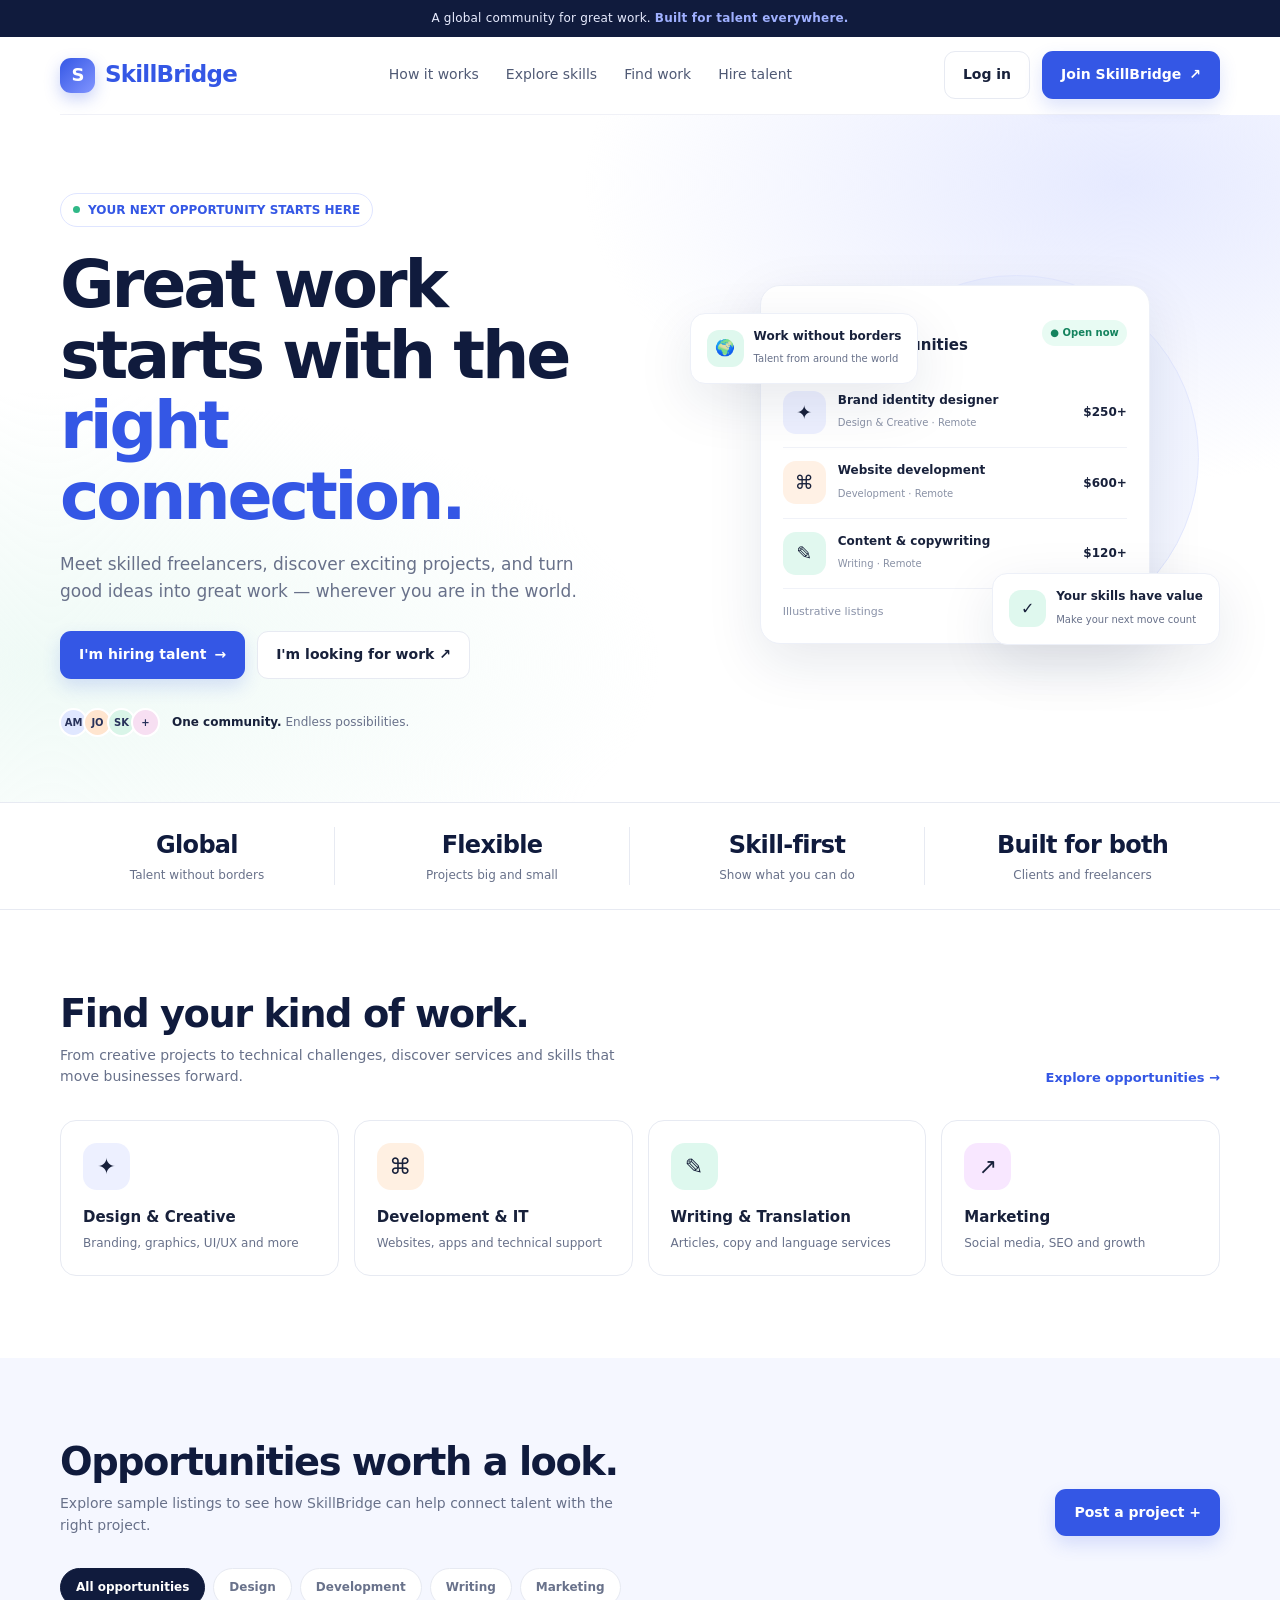
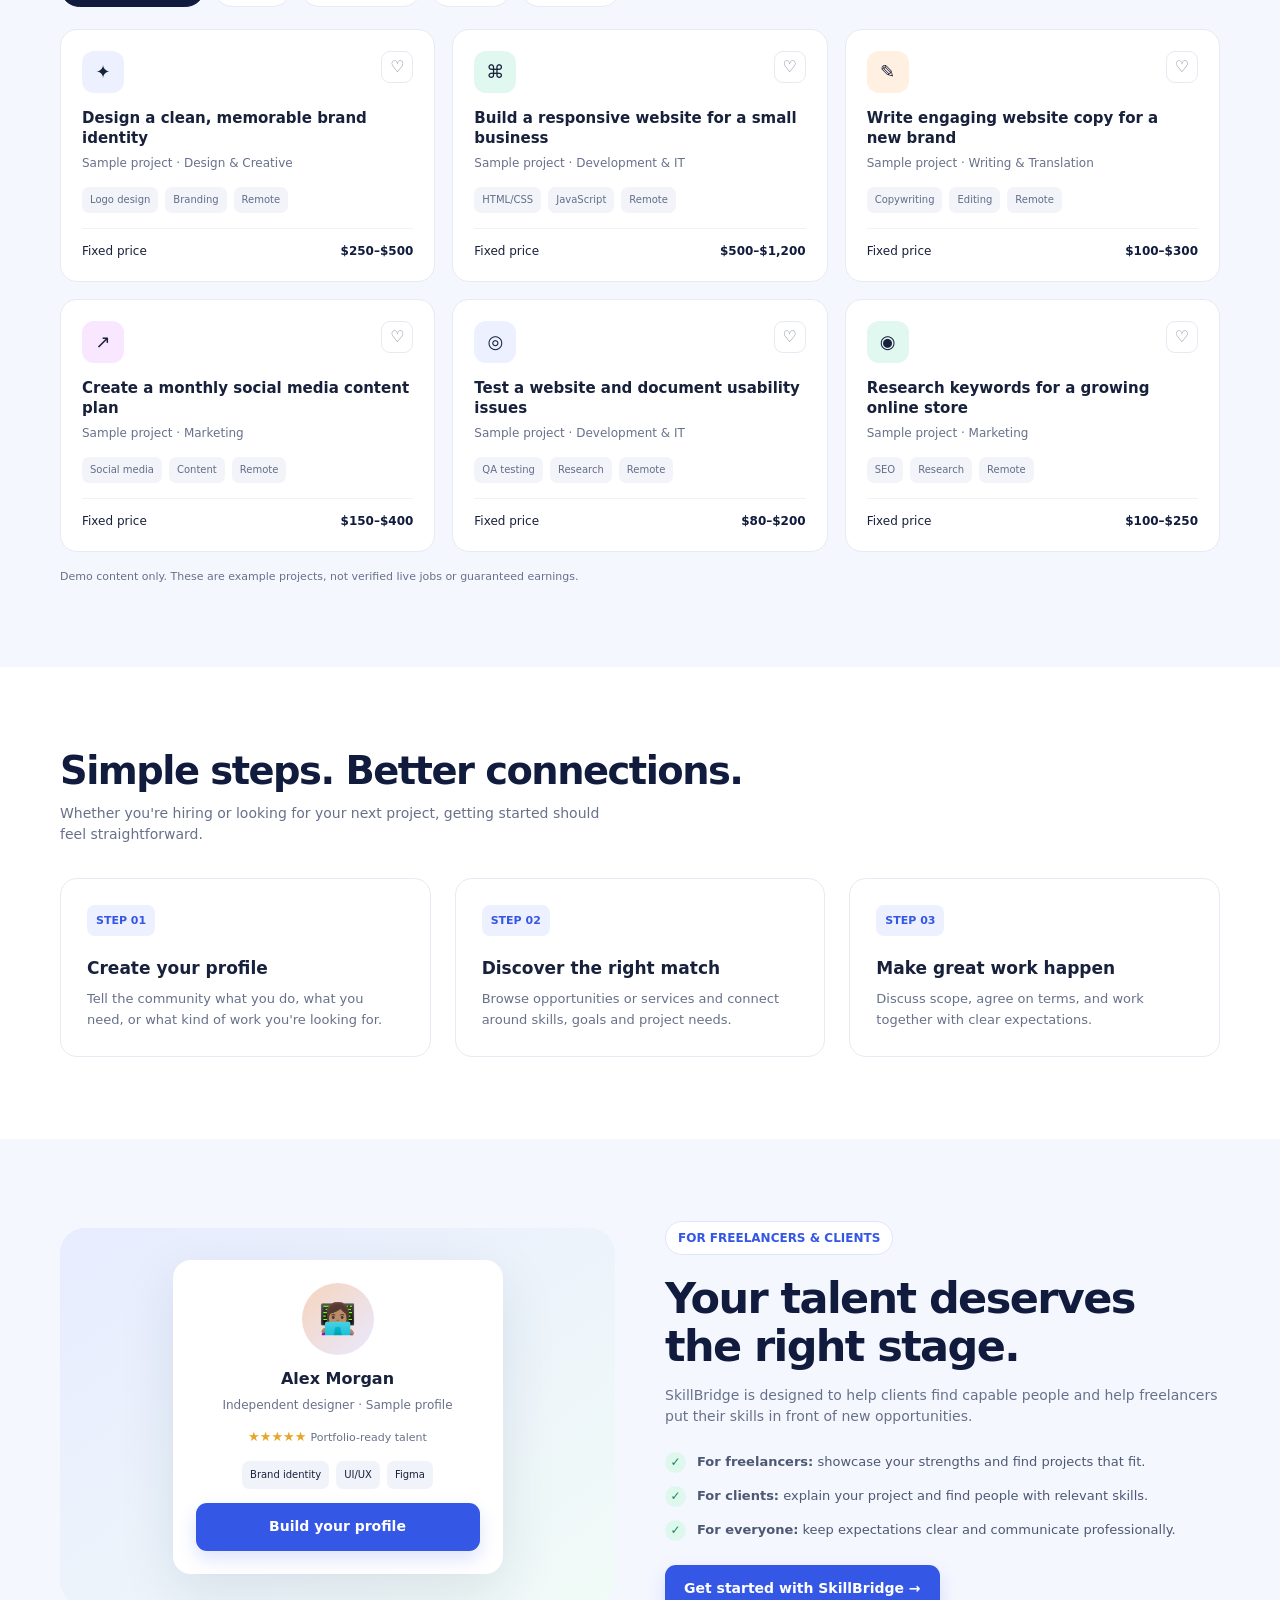
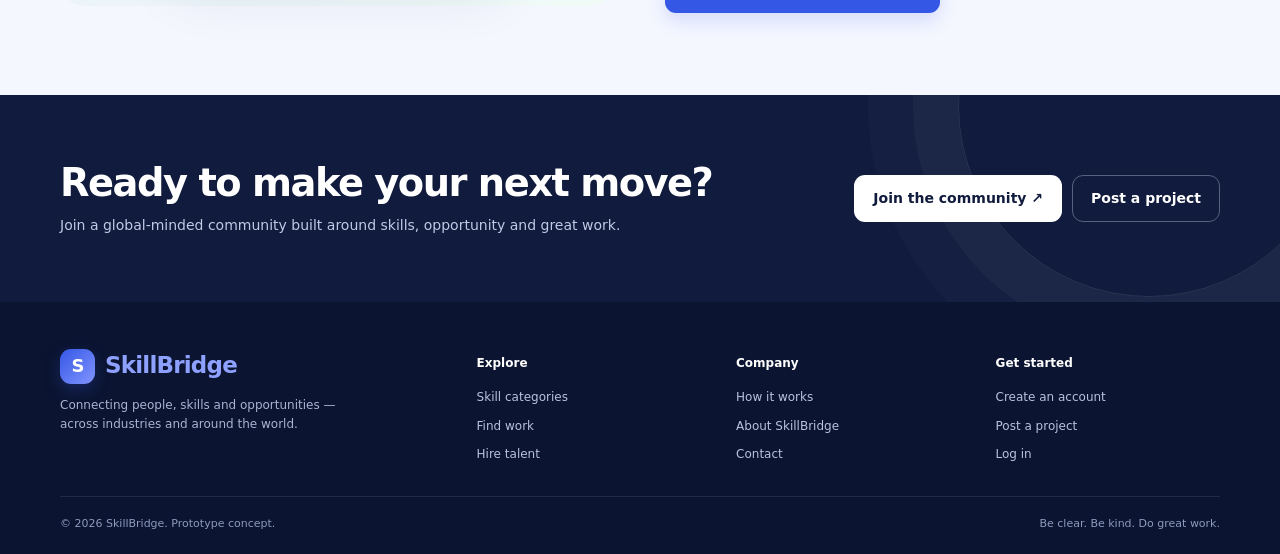
==== index.html @ 46d3b778 "Add files via upload" ====
<!DOCTYPE html>
<html lang="en">
<head>
<meta charset="UTF-8" />
<meta name="viewport" content="width=device-width, initial-scale=1.0" />
<meta name="description" content="SkillBridge connects businesses with talented freelancers around the world." />
<title>SkillBridge — Great work starts with the right connection</title>
<style>
:root{--navy:#101b3d;--blue:#3457e5;--blue2:#5e78f2;--ink:#18213b;--muted:#68718a;--line:#e7eaf2;--pale:#f5f7ff;--mint:#dff8ee;--white:#fff;--shadow:0 18px 55px rgba(24,38,83,.10)}
*{box-sizing:border-box}html{scroll-behavior:smooth}body{margin:0;font-family:Inter,ui-sans-serif,system-ui,-apple-system,BlinkMacSystemFont,"Segoe UI",sans-serif;color:var(--ink);background:#fff;line-height:1.55}a{text-decoration:none;color:inherit}button,input,select,textarea{font:inherit}.container{width:min(1160px,calc(100% - 40px));margin:auto}.topbar{background:var(--navy);color:#e8ecff;text-align:center;padding:9px 16px;font-size:12px;letter-spacing:.2px}.topbar strong{color:#9fb0ff}.nav{height:78px;display:flex;align-items:center;justify-content:space-between;gap:25px;border-bottom:1px solid #f0f1f7}.logo{display:flex;align-items:center;gap:10px;font-size:23px;font-weight:850;letter-spacing:-.8px;color:var(--navy)}.logo-mark{width:35px;height:35px;border-radius:11px;background:linear-gradient(135deg,var(--blue),#8295ff);display:grid;place-items:center;color:white;font-size:18px;box-shadow:0 6px 16px #3457e544}.logo span:last-child{color:var(--blue)}.navlinks{display:flex;align-items:center;gap:27px;font-size:14px;color:#505a75}.navlinks a:hover{color:var(--blue)}.navactions{display:flex;align-items:center;gap:12px}.btn{display:inline-flex;justify-content:center;align-items:center;gap:8px;padding:12px 18px;border:1px solid transparent;border-radius:11px;font-weight:750;font-size:14px;cursor:pointer;transition:.2s}.btn:hover{transform:translateY(-1px)}.btn-primary{background:var(--blue);color:#fff;box-shadow:0 8px 18px #3457e52b}.btn-primary:hover{background:#2748d0}.btn-ghost{background:#fff;border-color:var(--line);color:var(--ink)}.menu-toggle{display:none;border:0;background:none;font-size:25px}.hero{padding:78px 0 65px;background:radial-gradient(ellipse at 88% 10%,#e6eaff 0,transparent 34%),radial-gradient(ellipse at 4% 80%,#effaf6 0,transparent 35%),#fff;overflow:hidden}.hero-grid{display:grid;grid-template-columns:1.04fr .96fr;align-items:center;gap:55px}.eyebrow{display:inline-flex;align-items:center;gap:8px;padding:7px 12px;border:1px solid #dfe5ff;border-radius:99px;color:var(--blue);font-size:12px;font-weight:800;background:#fff}.eyebrow-dot{width:7px;height:7px;background:#30b887;border-radius:50%}.hero h1{font-size:clamp(42px,5.2vw,67px);line-height:1.06;letter-spacing:-3.1px;margin:22px 0 20px;color:var(--navy)}.hero h1 em{font-style:normal;color:var(--blue)}.hero-copy{max-width:540px;font-size:17px;color:var(--muted);margin-bottom:27px}.hero-actions{display:flex;flex-wrap:wrap;gap:12px}.trustline{display:flex;align-items:center;gap:12px;margin-top:29px;color:#68718a;font-size:12px}.avatars{display:flex;padding-left:4px}.avatar{width:29px;height:29px;border:2px solid #fff;border-radius:50%;margin-left:-5px;display:grid;place-items:center;font-size:10px;font-weight:800;color:#27315a;background:#e0e7ff}.avatar:nth-child(2){background:#ffe5cf}.avatar:nth-child(3){background:#d9f5e8}.avatar:nth-child(4){background:#f7dff2}.trustline strong{color:var(--ink)}.hero-visual{position:relative;min-height:440px;display:grid;place-items:center}.orb{position:absolute;width:365px;height:365px;border-radius:50%;background:linear-gradient(145deg,#e8edff,#f6f8ff);right:4%;top:7%;border:1px solid #e4e9ff}.dash-card{position:relative;background:white;border:1px solid #edf0f8;border-radius:20px;box-shadow:var(--shadow);padding:22px;width:min(390px,90%);z-index:1}.dash-head{display:flex;justify-content:space-between;align-items:center;margin-bottom:20px}.dash-head strong{font-size:15px}.pill{font-size:10px;padding:5px 8px;border-radius:99px;background:#e8fbf3;color:#14835e;font-weight:800}.mini-label{font-size:11px;color:#8a92a8}.project{display:flex;align-items:center;gap:12px;padding:13px 0;border-bottom:1px solid #f0f2f8}.project:last-of-type{border:0}.project-icon{width:43px;height:43px;border-radius:13px;display:grid;place-items:center;font-size:19px;background:#edf0ff}.project:nth-of-type(3) .project-icon{background:#fff1e5}.project:nth-of-type(4) .project-icon{background:#e1f8ef}.project-info{flex:1}.project-info strong{font-size:12px;display:block}.project-info small{font-size:10px;color:#8991a5}.project-price{font-size:12px;font-weight:800}.float-card{position:absolute;z-index:2;background:#fff;border:1px solid #edf0f8;box-shadow:var(--shadow);border-radius:15px;padding:13px 16px;display:flex;gap:10px;align-items:center}.float-card .icon{width:37px;height:37px;border-radius:12px;background:var(--mint);display:grid;place-items:center}.float-card strong{font-size:12px;display:block}.float-card small{font-size:10px;color:var(--muted)}.float-one{left:0;top:68px}.float-two{right:0;bottom:40px}.stats{border-top:1px solid var(--line);border-bottom:1px solid var(--line);padding:24px 0}.stats-grid{display:grid;grid-template-columns:repeat(4,1fr);gap:20px}.stat{text-align:center;border-right:1px solid var(--line)}.stat:last-child{border:0}.stat strong{font-size:24px;letter-spacing:-.7px;color:var(--navy)}.stat span{display:block;font-size:12px;color:var(--muted);margin-top:2px}.section{padding:82px 0}.section-soft{background:var(--pale)}.section-head{display:flex;align-items:end;justify-content:space-between;gap:25px;margin-bottom:32px}.section-head h2{font-size:clamp(28px,3vw,39px);letter-spacing:-1.5px;line-height:1.15;color:var(--navy);margin:0 0 9px}.section-head p{margin:0;color:var(--muted);font-size:14px;max-width:560px}.text-link{font-size:13px;font-weight:800;color:var(--blue);white-space:nowrap}.category-grid{display:grid;grid-template-columns:repeat(4,1fr);gap:15px}.category{border:1px solid var(--line);border-radius:16px;padding:22px;background:#fff;transition:.2s}.category:hover{border-color:#b8c4ff;transform:translateY(-3px);box-shadow:var(--shadow)}.category-icon{width:47px;height:47px;display:grid;place-items:center;border-radius:14px;background:#edf0ff;font-size:22px;margin-bottom:16px}.category:nth-child(2) .category-icon{background:#fff0e2}.category:nth-child(3) .category-icon{background:#def8ee}.category:nth-child(4) .category-icon{background:#f8e7ff}.category h3{font-size:15px;margin:0 0 5px}.category p{font-size:12px;color:var(--muted);margin:0}.tabs{display:flex;gap:8px;flex-wrap:wrap;margin-bottom:22px}.tab{border:1px solid var(--line);border-radius:99px;background:#fff;color:#69728b;padding:9px 15px;font-size:12px;font-weight:750;cursor:pointer}.tab.active{background:var(--navy);border-color:var(--navy);color:#fff}.listing-grid{display:grid;grid-template-columns:repeat(3,1fr);gap:17px}.listing{border:1px solid var(--line);border-radius:17px;padding:21px;background:#fff;display:flex;flex-direction:column;min-height:235px;transition:.2s}.listing:hover{box-shadow:var(--shadow);transform:translateY(-3px)}.listing-top{display:flex;justify-content:space-between;gap:10px;align-items:start}.company-logo{width:42px;height:42px;border-radius:12px;background:#edf0ff;display:grid;place-items:center;font-size:18px}.save{border:1px solid var(--line);background:#fff;border-radius:9px;width:32px;height:32px;cursor:pointer;color:#77809a}.listing h3{font-size:15px;line-height:1.35;margin:15px 0 5px}.listing .company{font-size:12px;color:var(--muted)}.tags{display:flex;flex-wrap:wrap;gap:7px;margin:15px 0}.tag{font-size:10px;color:#626d88;background:#f2f4fa;padding:5px 8px;border-radius:7px}.listing-bottom{margin-top:auto;padding-top:13px;border-top:1px solid #f0f2f7;display:flex;align-items:center;justify-content:space-between;font-size:12px}.price{font-weight:850;color:var(--navy)}.price small{font-weight:500;color:var(--muted)}.how-grid{display:grid;grid-template-columns:repeat(3,1fr);gap:24px}.how-card{padding:26px;border-radius:17px;background:#fff;border:1px solid var(--line)}.step{font-size:11px;font-weight:850;color:var(--blue);background:#edf0ff;border-radius:8px;padding:7px 9px;display:inline-block;margin-bottom:19px}.how-card h3{font-size:17px;margin:0 0 8px}.how-card p{font-size:13px;color:var(--muted);margin:0}.split{display:grid;grid-template-columns:1fr 1fr;gap:50px;align-items:center}.split-art{border-radius:25px;background:linear-gradient(145deg,#e7ecff,#f1fbf7);padding:32px;min-height:330px;display:grid;place-items:center}.profile-card{width:min(330px,100%);background:#fff;border-radius:18px;padding:23px;box-shadow:var(--shadow);text-align:center}.profile-pic{width:72px;height:72px;margin:0 auto 12px;border-radius:50%;background:linear-gradient(135deg,#f6d4bd,#e9e9ff);display:grid;place-items:center;font-size:30px}.profile-card h3{margin:0;font-size:16px}.profile-card p{margin:4px 0 13px;font-size:12px;color:var(--muted)}.rating{color:#e7a52a;font-size:13px}.profile-skills{display:flex;justify-content:center;gap:7px;flex-wrap:wrap;margin:14px 0}.profile-skills span{font-size:10px;background:#f1f3fa;border-radius:7px;padding:6px 8px}.check-list{list-style:none;padding:0;margin:24px 0;display:grid;gap:13px}.check-list li{display:flex;gap:11px;font-size:13px;color:#4e5873}.check{width:21px;height:21px;flex-shrink:0;display:grid;place-items:center;border-radius:50%;background:#dff8ee;color:#16865f;font-size:12px;font-weight:900}.cta{padding:66px 0;background:var(--navy);color:#fff;position:relative;overflow:hidden}.cta:after{content:"";position:absolute;width:380px;height:380px;border:1px solid #ffffff1b;border-radius:50%;right:-60px;top:-180px;box-shadow:0 0 0 45px #ffffff08,0 0 0 90px #ffffff05}.cta-inner{position:relative;z-index:1;display:flex;align-items:center;justify-content:space-between;gap:35px}.cta h2{font-size:clamp(28px,3vw,40px);letter-spacing:-1.5px;line-height:1.15;margin:0 0 10px}.cta p{margin:0;color:#c1c9e5;font-size:14px}.cta-actions{display:flex;gap:10px;flex-wrap:wrap}.btn-white{background:#fff;color:var(--navy)}.btn-outline-light{border-color:#56617f;color:#fff;background:transparent}.footer{padding:46px 0 22px;background:#0b1430;color:#b9c2df}.footer-grid{display:grid;grid-template-columns:1.7fr 1fr 1fr 1fr;gap:35px;padding-bottom:32px}.footer .logo{color:#fff}.footer .logo span:last-child{color:#8ea1ff}.footer p{font-size:12px;max-width:290px;color:#aab4d2}.footer h4{font-size:12px;color:#fff;margin:6px 0 15px}.footer-links{display:grid;gap:10px;font-size:12px}.footer-links a:hover{color:#fff}.copyright{border-top:1px solid #ffffff18;padding-top:18px;display:flex;justify-content:space-between;gap:20px;font-size:11px;color:#8e9abd}.modal-backdrop{position:fixed;inset:0;background:#0b1430a8;z-index:20;display:none;align-items:center;justify-content:center;padding:20px}.modal-backdrop.open{display:flex}.modal{background:#fff;width:min(520px,100%);max-height:90vh;overflow:auto;border-radius:20px;padding:27px;box-shadow:0 25px 80px #0003}.modal-head{display:flex;justify-content:space-between;align-items:center;margin-bottom:18px}.modal-head h2{margin:0;font-size:23px;letter-spacing:-.8px}.close{border:0;background:#f1f3fa;border-radius:9px;width:34px;height:34px;font-size:20px;cursor:pointer}.form-grid{display:grid;gap:13px}.field label{display:block;font-size:12px;font-weight:750;margin-bottom:6px}.field input,.field select,.field textarea{width:100%;border:1px solid #dfe3ee;border-radius:10px;padding:12px;background:#fff;outline:none}.field input:focus,.field select:focus,.field textarea:focus{border-color:var(--blue);box-shadow:0 0 0 3px #3457e51a}.field textarea{min-height:90px;resize:vertical}.form-note{font-size:11px;color:var(--muted);margin:0}.toast{position:fixed;bottom:20px;left:50%;transform:translate(-50%,20px);background:var(--navy);color:#fff;padding:13px 18px;border-radius:11px;box-shadow:var(--shadow);font-size:13px;opacity:0;pointer-events:none;transition:.25s;z-index:30}.toast.show{opacity:1;transform:translate(-50%,0)}
@media(max-width:900px){.navlinks{gap:15px}.hero-grid{gap:20px}.hero h1{font-size:52px}.hero-visual{min-height:380px}.orb{width:300px;height:300px}.category-grid{grid-template-columns:repeat(2,1fr)}.listing-grid{grid-template-columns:repeat(2,1fr)}.footer-grid{grid-template-columns:1.5fr 1fr 1fr}.footer-grid>div:last-child{display:none}}
@media(max-width:680px){.container{width:min(100% - 30px,1160px)}.nav{height:68px}.navlinks{display:none;position:absolute;left:15px;right:15px;top:112px;padding:18px;background:#fff;border:1px solid var(--line);border-radius:14px;box-shadow:var(--shadow);z-index:10;flex-direction:column;align-items:stretch}.navlinks.open{display:flex}.navactions .btn-ghost{display:none}.navactions .btn{padding:10px 12px;font-size:12px}.menu-toggle{display:block}.hero{padding:54px 0 45px}.hero-grid{grid-template-columns:1fr}.hero h1{font-size:47px;letter-spacing:-2.4px}.hero-copy{font-size:15px}.hero-visual{min-height:370px;margin-top:10px}.dash-card{width:88%;padding:18px}.orb{width:290px;height:290px;right:8%;top:9%}.float-one{left:0;top:30px}.float-two{right:0;bottom:22px}.stats-grid{grid-template-columns:repeat(2,1fr);row-gap:20px}.stat:nth-child(2){border:0}.stat strong{font-size:21px}.section{padding:58px 0}.section-head{align-items:start;flex-direction:column;gap:12px}.category-grid,.listing-grid,.how-grid{grid-template-columns:1fr}.category{padding:19px}.listing{min-height:210px}.split{grid-template-columns:1fr;gap:28px}.split-art{min-height:290px;padding:20px}.cta{padding:52px 0}.cta-inner{align-items:start;flex-direction:column}.footer-grid{grid-template-columns:1fr 1fr;gap:25px}.footer-grid>div:first-child{grid-column:1/-1}.footer-grid>div:last-child{display:block}.copyright{flex-direction:column;gap:8px}}
</style>
</head>
<body>
<div class="topbar">A global community for great work. <strong>Built for talent everywhere.</strong></div>
<header class="container nav">
  <a class="logo" href="#home" aria-label="SkillBridge home"><span class="logo-mark">S</span><span>Skill<span>Bridge</span></span></a>
  <nav class="navlinks" id="navlinks"><a href="#how">How it works</a><a href="#categories">Explore skills</a><a href="#jobs">Find work</a><a href="#talent">Hire talent</a></nav>
  <div class="navactions"><button class="btn btn-ghost" data-modal="login">Log in</button><button class="btn btn-primary" data-modal="join">Join SkillBridge <span>↗</span></button><button class="menu-toggle" id="menuToggle" aria-label="Open menu">☰</button></div>
</header>
<main>
<section class="hero" id="home"><div class="container hero-grid"><div>
  <div class="eyebrow"><span class="eyebrow-dot"></span> YOUR NEXT OPPORTUNITY STARTS HERE</div>
  <h1>Great work starts with the <em>right connection.</em></h1>
  <p class="hero-copy">Meet skilled freelancers, discover exciting projects, and turn good ideas into great work — wherever you are in the world.</p>
  <div class="hero-actions"><button class="btn btn-primary" data-modal="post">I'm hiring talent <span>→</span></button><a class="btn btn-ghost" href="#jobs">I'm looking for work ↗</a></div>
  <div class="trustline"><div class="avatars"><span class="avatar">AM</span><span class="avatar">JO</span><span class="avatar">SK</span><span class="avatar">+ </span></div><span><strong>One community.</strong> Endless possibilities.</span></div>
</div><div class="hero-visual"><div class="orb"></div><div class="float-card float-one"><div class="icon">🌍</div><div><strong>Work without borders</strong><small>Talent from around the world</small></div></div><div class="dash-card"><div class="dash-head"><div><span class="mini-label">YOUR NEXT BIG THING</span><br><strong>Popular opportunities</strong></div><span class="pill">● Open now</span></div>
  <div class="project"><div class="project-icon">✦</div><div class="project-info"><strong>Brand identity designer</strong><small>Design & Creative · Remote</small></div><div class="project-price">$250+</div></div>
  <div class="project"><div class="project-icon">⌘</div><div class="project-info"><strong>Website development</strong><small>Development · Remote</small></div><div class="project-price">$600+</div></div>
  <div class="project"><div class="project-icon">✎</div><div class="project-info"><strong>Content & copywriting</strong><small>Writing · Remote</small></div><div class="project-price">$120+</div></div>
  <div style="display:flex;justify-content:space-between;align-items:center;margin-top:12px"><span class="mini-label">Illustrative listings</span><a class="text-link" href="#jobs">Explore work →</a></div>
</div><div class="float-card float-two"><div class="icon">✓</div><div><strong>Your skills have value</strong><small>Make your next move count</small></div></div></div></div></section>
<section class="stats"><div class="container stats-grid"><div class="stat"><strong>Global</strong><span>Talent without borders</span></div><div class="stat"><strong>Flexible</strong><span>Projects big and small</span></div><div class="stat"><strong>Skill-first</strong><span>Show what you can do</span></div><div class="stat"><strong>Built for both</strong><span>Clients and freelancers</span></div></div></section>
<section class="section" id="categories"><div class="container"><div class="section-head"><div><h2>Find your kind of work.</h2><p>From creative projects to technical challenges, discover services and skills that move businesses forward.</p></div><a class="text-link" href="#jobs">Explore opportunities →</a></div><div class="category-grid">
  <a class="category" href="#jobs" data-filter="Design & Creative"><div class="category-icon">✦</div><h3>Design & Creative</h3><p>Branding, graphics, UI/UX and more</p></a>
  <a class="category" href="#jobs" data-filter="Development & IT"><div class="category-icon">⌘</div><h3>Development & IT</h3><p>Websites, apps and technical support</p></a>
  <a class="category" href="#jobs" data-filter="Writing & Translation"><div class="category-icon">✎</div><h3>Writing & Translation</h3><p>Articles, copy and language services</p></a>
  <a class="category" href="#jobs" data-filter="Marketing"><div class="category-icon">↗</div><h3>Marketing</h3><p>Social media, SEO and growth</p></a>
</div></div></section>
<section class="section section-soft" id="jobs"><div class="container"><div class="section-head"><div><h2>Opportunities worth a look.</h2><p>Explore sample listings to see how SkillBridge can help connect talent with the right project.</p></div><button class="btn btn-primary" data-modal="post">Post a project +</button></div><div class="tabs" id="jobTabs"><button class="tab active" data-filter="All">All opportunities</button><button class="tab" data-filter="Design & Creative">Design</button><button class="tab" data-filter="Development & IT">Development</button><button class="tab" data-filter="Writing & Translation">Writing</button><button class="tab" data-filter="Marketing">Marketing</button></div><div class="listing-grid" id="listingGrid">
  <article class="listing" data-category="Design & Creative"><div class="listing-top"><div class="company-logo">✦</div><button class="save" aria-label="Save listing" title="Save listing">♡</button></div><h3>Design a clean, memorable brand identity</h3><div class="company">Sample project · Design & Creative</div><div class="tags"><span class="tag">Logo design</span><span class="tag">Branding</span><span class="tag">Remote</span></div><div class="listing-bottom"><span>Fixed price</span><span class="price">$250–$500</span></div></article>
  <article class="listing" data-category="Development & IT"><div class="listing-top"><div class="company-logo" style="background:#e0f8ef">⌘</div><button class="save" aria-label="Save listing" title="Save listing">♡</button></div><h3>Build a responsive website for a small business</h3><div class="company">Sample project · Development & IT</div><div class="tags"><span class="tag">HTML/CSS</span><span class="tag">JavaScript</span><span class="tag">Remote</span></div><div class="listing-bottom"><span>Fixed price</span><span class="price">$500–$1,200</span></div></article>
  <article class="listing" data-category="Writing & Translation"><div class="listing-top"><div class="company-logo" style="background:#fff0e2">✎</div><button class="save" aria-label="Save listing" title="Save listing">♡</button></div><h3>Write engaging website copy for a new brand</h3><div class="company">Sample project · Writing & Translation</div><div class="tags"><span class="tag">Copywriting</span><span class="tag">Editing</span><span class="tag">Remote</span></div><div class="listing-bottom"><span>Fixed price</span><span class="price">$100–$300</span></div></article>
  <article class="listing" data-category="Marketing"><div class="listing-top"><div class="company-logo" style="background:#f8e7ff">↗</div><button class="save" aria-label="Save listing" title="Save listing">♡</button></div><h3>Create a monthly social media content plan</h3><div class="company">Sample project · Marketing</div><div class="tags"><span class="tag">Social media</span><span class="tag">Content</span><span class="tag">Remote</span></div><div class="listing-bottom"><span>Fixed price</span><span class="price">$150–$400</span></div></article>
  <article class="listing" data-category="Development & IT"><div class="listing-top"><div class="company-logo">◎</div><button class="save" aria-label="Save listing" title="Save listing">♡</button></div><h3>Test a website and document usability issues</h3><div class="company">Sample project · Development & IT</div><div class="tags"><span class="tag">QA testing</span><span class="tag">Research</span><span class="tag">Remote</span></div><div class="listing-bottom"><span>Fixed price</span><span class="price">$80–$200</span></div></article>
  <article class="listing" data-category="Marketing"><div class="listing-top"><div class="company-logo" style="background:#e0f8ef">◉</div><button class="save" aria-label="Save listing" title="Save listing">♡</button></div><h3>Research keywords for a growing online store</h3><div class="company">Sample project · Marketing</div><div class="tags"><span class="tag">SEO</span><span class="tag">Research</span><span class="tag">Remote</span></div><div class="listing-bottom"><span>Fixed price</span><span class="price">$100–$250</span></div></article>
</div><p class="form-note" style="margin-top:16px">Demo content only. These are example projects, not verified live jobs or guaranteed earnings.</p></div></section>
<section class="section" id="how"><div class="container"><div class="section-head"><div><h2>Simple steps. Better connections.</h2><p>Whether you're hiring or looking for your next project, getting started should feel straightforward.</p></div></div><div class="how-grid"><div class="how-card"><span class="step">STEP 01</span><h3>Create your profile</h3><p>Tell the community what you do, what you need, or what kind of work you're looking for.</p></div><div class="how-card"><span class="step">STEP 02</span><h3>Discover the right match</h3><p>Browse opportunities or services and connect around skills, goals and project needs.</p></div><div class="how-card"><span class="step">STEP 03</span><h3>Make great work happen</h3><p>Discuss scope, agree on terms, and work together with clear expectations.</p></div></div></div></section>
<section class="section section-soft" id="talent"><div class="container split"><div class="split-art"><div class="profile-card"><div class="profile-pic">👩🏽‍💻</div><h3>Alex Morgan</h3><p>Independent designer · Sample profile</p><div class="rating">★★★★★ <span style="color:#68718a;font-size:11px">Portfolio-ready talent</span></div><div class="profile-skills"><span>Brand identity</span><span>UI/UX</span><span>Figma</span></div><button class="btn btn-primary" style="width:100%" data-modal="join">Build your profile</button></div></div><div><div class="eyebrow">FOR FREELANCERS & CLIENTS</div><h2 style="font-size:clamp(30px,3.5vw,43px);line-height:1.12;letter-spacing:-1.6px;color:var(--navy);margin:19px 0 12px">Your talent deserves the right stage.</h2><p style="font-size:14px;color:var(--muted)">SkillBridge is designed to help clients find capable people and help freelancers put their skills in front of new opportunities.</p><ul class="check-list"><li><span class="check">✓</span><span><strong>For freelancers:</strong> showcase your strengths and find projects that fit.</span></li><li><span class="check">✓</span><span><strong>For clients:</strong> explain your project and find people with relevant skills.</span></li><li><span class="check">✓</span><span><strong>For everyone:</strong> keep expectations clear and communicate professionally.</span></li></ul><button class="btn btn-primary" data-modal="join">Get started with SkillBridge →</button></div></div></section>
<section class="cta"><div class="container cta-inner"><div><h2>Ready to make your next move?</h2><p>Join a global-minded community built around skills, opportunity and great work.</p></div><div class="cta-actions"><button class="btn btn-white" data-modal="join">Join the community ↗</button><button class="btn btn-outline-light" data-modal="post">Post a project</button></div></div></section>
</main>
<footer class="footer"><div class="container"><div class="footer-grid"><div><a class="logo" href="#home"><span class="logo-mark">S</span><span>Skill<span>Bridge</span></span></a><p>Connecting people, skills and opportunities — across industries and around the world.</p></div><div><h4>Explore</h4><div class="footer-links"><a href="#categories">Skill categories</a><a href="#jobs">Find work</a><a href="#talent">Hire talent</a></div></div><div><h4>Company</h4><div class="footer-links"><a href="#how">How it works</a><a href="#home">About SkillBridge</a><a href="#home" data-modal="contact">Contact</a></div></div><div><h4>Get started</h4><div class="footer-links"><a href="#home" data-modal="join">Create an account</a><a href="#home" data-modal="post">Post a project</a><a href="#home" data-modal="login">Log in</a></div></div></div><div class="copyright"><span>© 2026 SkillBridge. Prototype concept.</span><span>Be clear. Be kind. Do great work.</span></div></div></footer>
<div class="modal-backdrop" id="modalBackdrop" role="dialog" aria-modal="true" aria-labelledby="modalTitle"><div class="modal"><div class="modal-head"><h2 id="modalTitle">Join SkillBridge</h2><button class="close" id="closeModal" aria-label="Close">×</button></div><div id="modalContent"></div></div></div><div class="toast" id="toast" role="status"></div>
<script>
const backdrop=document.getElementById('modalBackdrop'),modalTitle=document.getElementById('modalTitle'),modalContent=document.getElementById('modalContent'),toast=document.getElementById('toast');
const templates={
 join:`<form class="form-grid" data-demo-form><div class="field"><label for="fullName">Your name</label><input id="fullName" required placeholder="e.g. Ada Johnson"></div><div class="field"><label for="email">Email address</label><input id="email" type="email" required placeholder="you@example.com"></div><div class="field"><label for="role">I want to...</label><select id="role" required><option value="">Choose your role</option><option>Find freelance work</option><option>Hire freelancers</option><option>Both</option></select></div><button class="btn btn-primary" type="submit">Create demo profile →</button><p class="form-note">This prototype does not create or store accounts yet. A secure backend is needed for real registration.</p></form>`,
 login:`<form class="form-grid" data-demo-form><div class="field"><label for="loginEmail">Email address</label><input id="loginEmail" type="email" required placeholder="you@example.com"></div><div class="field"><label for="password">Password</label><input id="password" type="password" required placeholder="Enter a password"></div><button class="btn btn-primary" type="submit">Continue</button><p class="form-note">Demo only: sign-in is not connected to a real account system.</p></form>`,
 post:`<form class="form-grid" data-demo-form><div class="field"><label for="projectTitle">Project title</label><input id="projectTitle" required placeholder="What do you need help with?"></div><div class="field"><label for="projectCategory">Category</label><select id="projectCategory" required><option value="">Choose a category</option><option>Design & Creative</option><option>Development & IT</option><option>Writing & Translation</option><option>Marketing</option><option>Other</option></select></div><div class="field"><label for="budget">Estimated budget</label><select id="budget" required><option value="">Choose a range</option><option>Under $100</option><option>$100–$500</option><option>$500–$1,000</option><option>$1,000+</option><option>Let's discuss</option></select></div><div class="field"><label for="details">Project details</label><textarea id="details" required placeholder="Describe the work, deliverables and timeline..."></textarea></div><button class="btn btn-primary" type="submit">Preview project post →</button><p class="form-note">Demo only: this preview will not publish a live job.</p></form>`,
 contact:`<form class="form-grid" data-demo-form><div class="field"><label for="contactEmail">Your email</label><input id="contactEmail" type="email" required placeholder="you@example.com"></div><div class="field"><label for="message">How can we help?</label><textarea id="message" required placeholder="Write your message..."></textarea></div><button class="btn btn-primary" type="submit">Preview message →</button><p class="form-note">Demo only: messages are not sent to a mailbox.</p></form>`
};
function showToast(message){toast.textContent=message;toast.classList.add('show');setTimeout(()=>toast.classList.remove('show'),3200)}
function openModal(type){modalTitle.textContent=({join:'Join SkillBridge',login:'Welcome back',post:'Post a project',contact:'Contact SkillBridge'})[type]||'SkillBridge';modalContent.innerHTML=templates[type]||templates.join;backdrop.classList.add('open');document.body.style.overflow='hidden';const form=modalContent.querySelector('form');form.addEventListener('submit',e=>{e.preventDefault();if(type==='post'){const title=document.getElementById('projectTitle').value;modalContent.innerHTML=`<div style="background:#f5f7ff;border:1px solid #e7eaf2;border-radius:13px;padding:18px"><span class="pill">DRAFT PREVIEW</span><h3 style="margin:14px 0 6px">${escapeHtml(title)}</h3><p style="font-size:13px;color:#68718a">${escapeHtml(document.getElementById('projectCategory').value)} · ${escapeHtml(document.getElementById('budget').value)}</p><p style="font-size:13px">${escapeHtml(document.getElementById('details').value)}</p></div><p class="form-note" style="margin:14px 0">This is a local preview only. A backend is needed to publish jobs.</p><button class="btn btn-primary" id="donePreview">Done</button>`;document.getElementById('donePreview').onclick=closeModal;}else{closeModal();showToast(type==='login'?'Demo sign-in is not connected yet.':'Thanks! This is a demo form; nothing has been submitted online.')}})}
function escapeHtml(s){return s.replace(/[&<>"']/g,c=>({'&':'&amp;','<':'&lt;','>':'&gt;','"':'&quot;',"'":'&#39;'}[c]))}
function closeModal(){backdrop.classList.remove('open');document.body.style.overflow=''}
document.querySelectorAll('[data-modal]').forEach(el=>el.addEventListener('click',e=>{e.preventDefault();openModal(el.dataset.modal)}));document.getElementById('closeModal').addEventListener('click',closeModal);backdrop.addEventListener('click',e=>{if(e.target===backdrop)closeModal()});document.addEventListener('keydown',e=>{if(e.key==='Escape')closeModal()});
document.getElementById('menuToggle').addEventListener('click',()=>document.getElementById('navlinks').classList.toggle('open'));document.querySelectorAll('#navlinks a').forEach(a=>a.addEventListener('click',()=>document.getElementById('navlinks').classList.remove('open')));
function setFilter(filter){document.querySelectorAll('#jobTabs .tab').forEach(t=>t.classList.toggle('active',t.dataset.filter===filter));document.querySelectorAll('.listing').forEach(card=>card.style.display=(filter==='All'||card.dataset.category===filter)?'flex':'none')}
document.querySelectorAll('#jobTabs .tab').forEach(t=>t.addEventListener('click',()=>setFilter(t.dataset.filter)));document.querySelectorAll('[data-filter].category').forEach(c=>c.addEventListener('click',()=>setFilter(c.dataset.filter)));document.querySelectorAll('.save').forEach(b=>b.addEventListener('click',()=>{b.textContent=b.textContent==='♡'?'♥':'♡';b.style.color=b.textContent==='♥'?'#e24c7b':'#77809a';showToast(b.textContent==='♥'?'Saved in this demo session.':'Removed from saved items.')}));
</script>
</body>
</html>
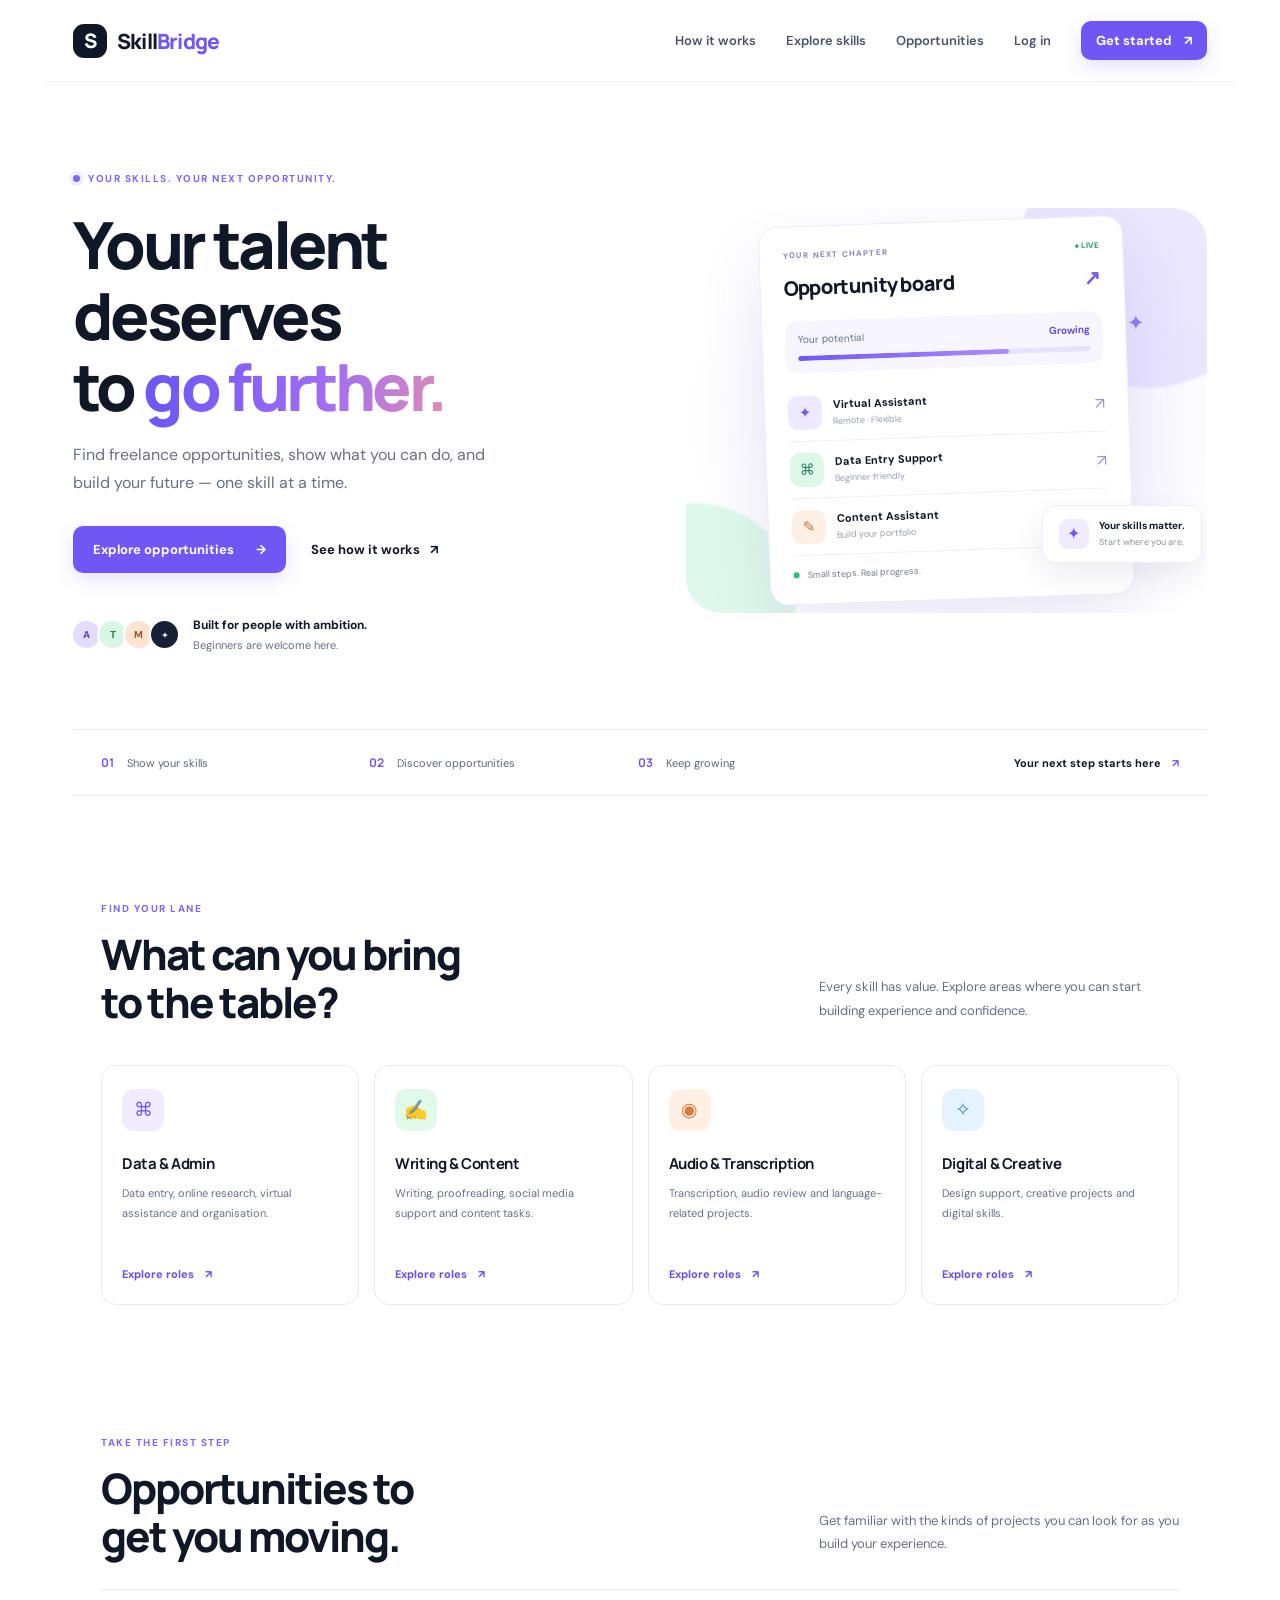
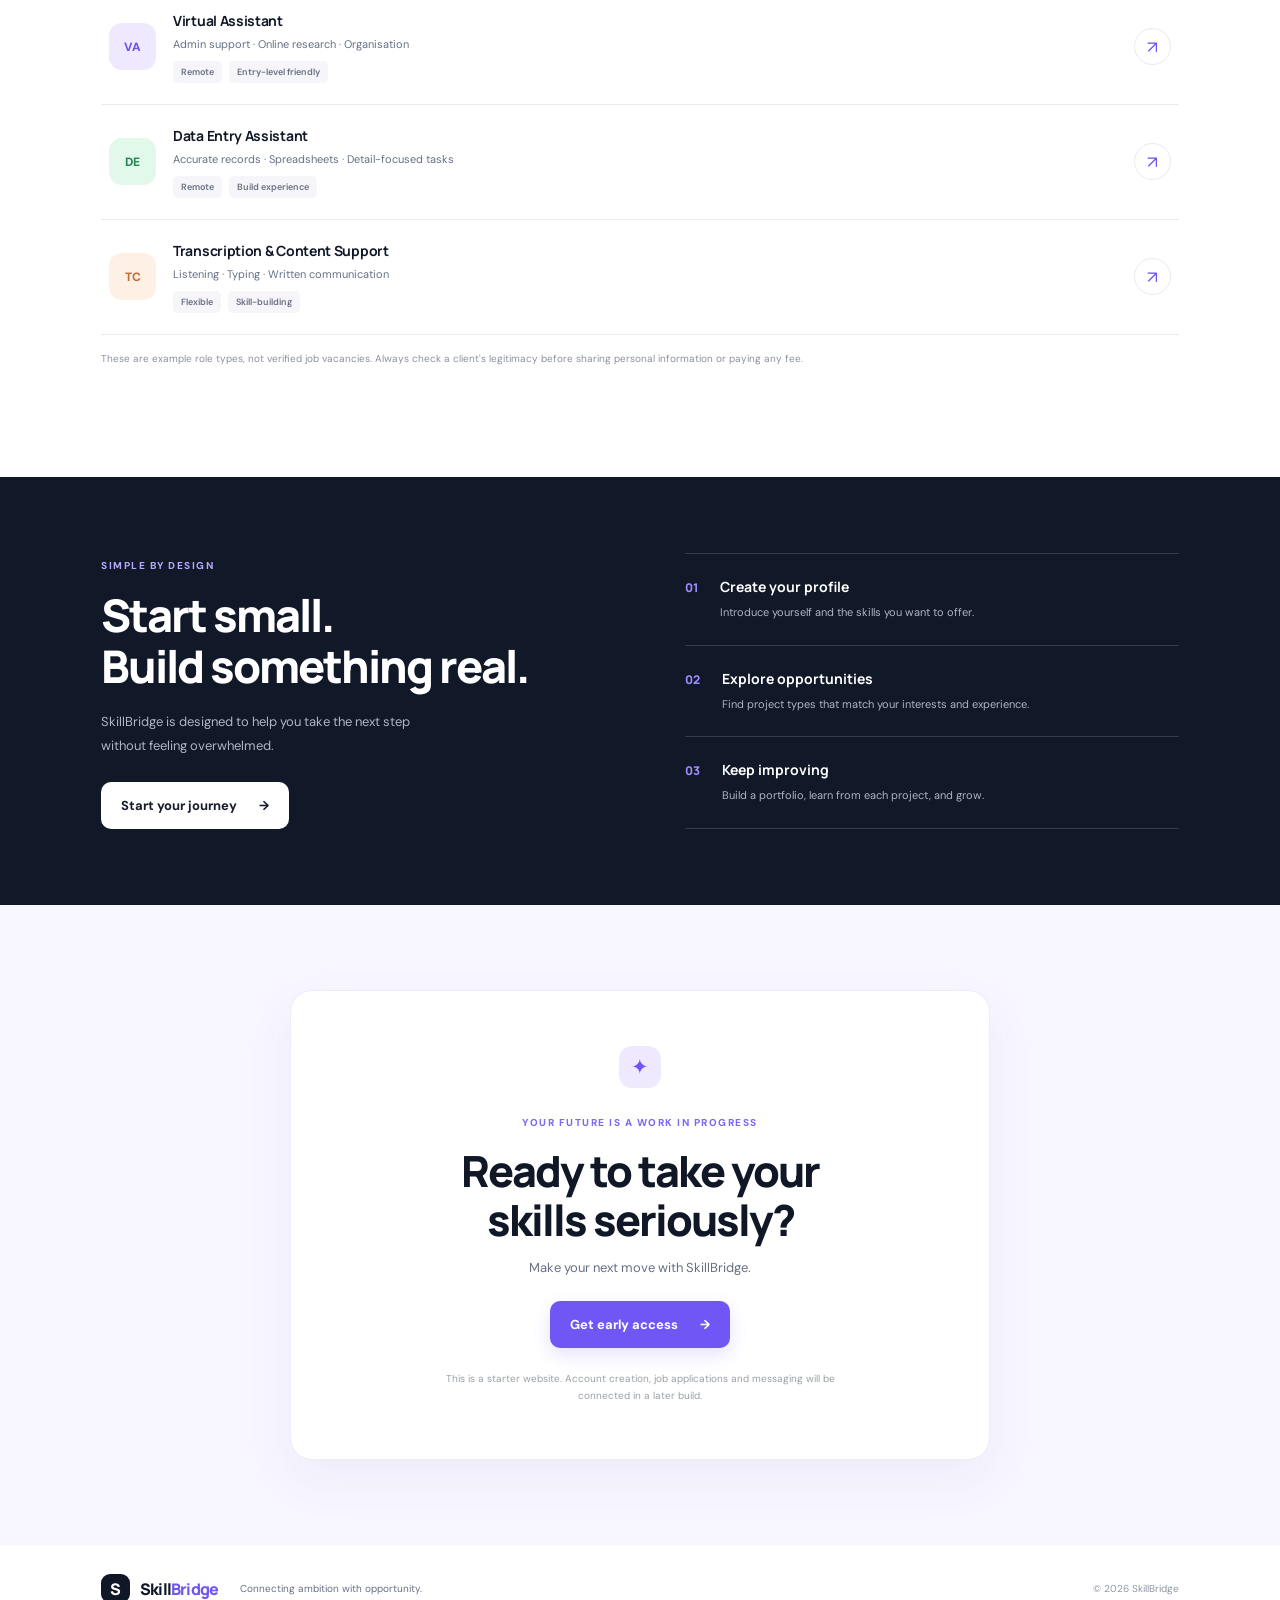
==== commit 66141b66: "Add files via upload" ====
--- a/index.html
+++ b/index.html
@@ -1,74 +1,93 @@
-<!DOCTYPE html>
+<!doctype html>
 <html lang="en">
 <head>
-<meta charset="UTF-8" />
-<meta name="viewport" content="width=device-width, initial-scale=1.0" />
-<meta name="description" content="SkillBridge connects businesses with talented freelancers around the world." />
-<title>SkillBridge — Great work starts with the right connection</title>
-<style>
-:root{--navy:#101b3d;--blue:#3457e5;--blue2:#5e78f2;--ink:#18213b;--muted:#68718a;--line:#e7eaf2;--pale:#f5f7ff;--mint:#dff8ee;--white:#fff;--shadow:0 18px 55px rgba(24,38,83,.10)}
-*{box-sizing:border-box}html{scroll-behavior:smooth}body{margin:0;font-family:Inter,ui-sans-serif,system-ui,-apple-system,BlinkMacSystemFont,"Segoe UI",sans-serif;color:var(--ink);background:#fff;line-height:1.55}a{text-decoration:none;color:inherit}button,input,select,textarea{font:inherit}.container{width:min(1160px,calc(100% - 40px));margin:auto}.topbar{background:var(--navy);color:#e8ecff;text-align:center;padding:9px 16px;font-size:12px;letter-spacing:.2px}.topbar strong{color:#9fb0ff}.nav{height:78px;display:flex;align-items:center;justify-content:space-between;gap:25px;border-bottom:1px solid #f0f1f7}.logo{display:flex;align-items:center;gap:10px;font-size:23px;font-weight:850;letter-spacing:-.8px;color:var(--navy)}.logo-mark{width:35px;height:35px;border-radius:11px;background:linear-gradient(135deg,var(--blue),#8295ff);display:grid;place-items:center;color:white;font-size:18px;box-shadow:0 6px 16px #3457e544}.logo span:last-child{color:var(--blue)}.navlinks{display:flex;align-items:center;gap:27px;font-size:14px;color:#505a75}.navlinks a:hover{color:var(--blue)}.navactions{display:flex;align-items:center;gap:12px}.btn{display:inline-flex;justify-content:center;align-items:center;gap:8px;padding:12px 18px;border:1px solid transparent;border-radius:11px;font-weight:750;font-size:14px;cursor:pointer;transition:.2s}.btn:hover{transform:translateY(-1px)}.btn-primary{background:var(--blue);color:#fff;box-shadow:0 8px 18px #3457e52b}.btn-primary:hover{background:#2748d0}.btn-ghost{background:#fff;border-color:var(--line);color:var(--ink)}.menu-toggle{display:none;border:0;background:none;font-size:25px}.hero{padding:78px 0 65px;background:radial-gradient(ellipse at 88% 10%,#e6eaff 0,transparent 34%),radial-gradient(ellipse at 4% 80%,#effaf6 0,transparent 35%),#fff;overflow:hidden}.hero-grid{display:grid;grid-template-columns:1.04fr .96fr;align-items:center;gap:55px}.eyebrow{display:inline-flex;align-items:center;gap:8px;padding:7px 12px;border:1px solid #dfe5ff;border-radius:99px;color:var(--blue);font-size:12px;font-weight:800;background:#fff}.eyebrow-dot{width:7px;height:7px;background:#30b887;border-radius:50%}.hero h1{font-size:clamp(42px,5.2vw,67px);line-height:1.06;letter-spacing:-3.1px;margin:22px 0 20px;color:var(--navy)}.hero h1 em{font-style:normal;color:var(--blue)}.hero-copy{max-width:540px;font-size:17px;color:var(--muted);margin-bottom:27px}.hero-actions{display:flex;flex-wrap:wrap;gap:12px}.trustline{display:flex;align-items:center;gap:12px;margin-top:29px;color:#68718a;font-size:12px}.avatars{display:flex;padding-left:4px}.avatar{width:29px;height:29px;border:2px solid #fff;border-radius:50%;margin-left:-5px;display:grid;place-items:center;font-size:10px;font-weight:800;color:#27315a;background:#e0e7ff}.avatar:nth-child(2){background:#ffe5cf}.avatar:nth-child(3){background:#d9f5e8}.avatar:nth-child(4){background:#f7dff2}.trustline strong{color:var(--ink)}.hero-visual{position:relative;min-height:440px;display:grid;place-items:center}.orb{position:absolute;width:365px;height:365px;border-radius:50%;background:linear-gradient(145deg,#e8edff,#f6f8ff);right:4%;top:7%;border:1px solid #e4e9ff}.dash-card{position:relative;background:white;border:1px solid #edf0f8;border-radius:20px;box-shadow:var(--shadow);padding:22px;width:min(390px,90%);z-index:1}.dash-head{display:flex;justify-content:space-between;align-items:center;margin-bottom:20px}.dash-head strong{font-size:15px}.pill{font-size:10px;padding:5px 8px;border-radius:99px;background:#e8fbf3;color:#14835e;font-weight:800}.mini-label{font-size:11px;color:#8a92a8}.project{display:flex;align-items:center;gap:12px;padding:13px 0;border-bottom:1px solid #f0f2f8}.project:last-of-type{border:0}.project-icon{width:43px;height:43px;border-radius:13px;display:grid;place-items:center;font-size:19px;background:#edf0ff}.project:nth-of-type(3) .project-icon{background:#fff1e5}.project:nth-of-type(4) .project-icon{background:#e1f8ef}.project-info{flex:1}.project-info strong{font-size:12px;display:block}.project-info small{font-size:10px;color:#8991a5}.project-price{font-size:12px;font-weight:800}.float-card{position:absolute;z-index:2;background:#fff;border:1px solid #edf0f8;box-shadow:var(--shadow);border-radius:15px;padding:13px 16px;display:flex;gap:10px;align-items:center}.float-card .icon{width:37px;height:37px;border-radius:12px;background:var(--mint);display:grid;place-items:center}.float-card strong{font-size:12px;display:block}.float-card small{font-size:10px;color:var(--muted)}.float-one{left:0;top:68px}.float-two{right:0;bottom:40px}.stats{border-top:1px solid var(--line);border-bottom:1px solid var(--line);padding:24px 0}.stats-grid{display:grid;grid-template-columns:repeat(4,1fr);gap:20px}.stat{text-align:center;border-right:1px solid var(--line)}.stat:last-child{border:0}.stat strong{font-size:24px;letter-spacing:-.7px;color:var(--navy)}.stat span{display:block;font-size:12px;color:var(--muted);margin-top:2px}.section{padding:82px 0}.section-soft{background:var(--pale)}.section-head{display:flex;align-items:end;justify-content:space-between;gap:25px;margin-bottom:32px}.section-head h2{font-size:clamp(28px,3vw,39px);letter-spacing:-1.5px;line-height:1.15;color:var(--navy);margin:0 0 9px}.section-head p{margin:0;color:var(--muted);font-size:14px;max-width:560px}.text-link{font-size:13px;font-weight:800;color:var(--blue);white-space:nowrap}.category-grid{display:grid;grid-template-columns:repeat(4,1fr);gap:15px}.category{border:1px solid var(--line);border-radius:16px;padding:22px;background:#fff;transition:.2s}.category:hover{border-color:#b8c4ff;transform:translateY(-3px);box-shadow:var(--shadow)}.category-icon{width:47px;height:47px;display:grid;place-items:center;border-radius:14px;background:#edf0ff;font-size:22px;margin-bottom:16px}.category:nth-child(2) .category-icon{background:#fff0e2}.category:nth-child(3) .category-icon{background:#def8ee}.category:nth-child(4) .category-icon{background:#f8e7ff}.category h3{font-size:15px;margin:0 0 5px}.category p{font-size:12px;color:var(--muted);margin:0}.tabs{display:flex;gap:8px;flex-wrap:wrap;margin-bottom:22px}.tab{border:1px solid var(--line);border-radius:99px;background:#fff;color:#69728b;padding:9px 15px;font-size:12px;font-weight:750;cursor:pointer}.tab.active{background:var(--navy);border-color:var(--navy);color:#fff}.listing-grid{display:grid;grid-template-columns:repeat(3,1fr);gap:17px}.listing{border:1px solid var(--line);border-radius:17px;padding:21px;background:#fff;display:flex;flex-direction:column;min-height:235px;transition:.2s}.listing:hover{box-shadow:var(--shadow);transform:translateY(-3px)}.listing-top{display:flex;justify-content:space-between;gap:10px;align-items:start}.company-logo{width:42px;height:42px;border-radius:12px;background:#edf0ff;display:grid;place-items:center;font-size:18px}.save{border:1px solid var(--line);background:#fff;border-radius:9px;width:32px;height:32px;cursor:pointer;color:#77809a}.listing h3{font-size:15px;line-height:1.35;margin:15px 0 5px}.listing .company{font-size:12px;color:var(--muted)}.tags{display:flex;flex-wrap:wrap;gap:7px;margin:15px 0}.tag{font-size:10px;color:#626d88;background:#f2f4fa;padding:5px 8px;border-radius:7px}.listing-bottom{margin-top:auto;padding-top:13px;border-top:1px solid #f0f2f7;display:flex;align-items:center;justify-content:space-between;font-size:12px}.price{font-weight:850;color:var(--navy)}.price small{font-weight:500;color:var(--muted)}.how-grid{display:grid;grid-template-columns:repeat(3,1fr);gap:24px}.how-card{padding:26px;border-radius:17px;background:#fff;border:1px solid var(--line)}.step{font-size:11px;font-weight:850;color:var(--blue);background:#edf0ff;border-radius:8px;padding:7px 9px;display:inline-block;margin-bottom:19px}.how-card h3{font-size:17px;margin:0 0 8px}.how-card p{font-size:13px;color:var(--muted);margin:0}.split{display:grid;grid-template-columns:1fr 1fr;gap:50px;align-items:center}.split-art{border-radius:25px;background:linear-gradient(145deg,#e7ecff,#f1fbf7);padding:32px;min-height:330px;display:grid;place-items:center}.profile-card{width:min(330px,100%);background:#fff;border-radius:18px;padding:23px;box-shadow:var(--shadow);text-align:center}.profile-pic{width:72px;height:72px;margin:0 auto 12px;border-radius:50%;background:linear-gradient(135deg,#f6d4bd,#e9e9ff);display:grid;place-items:center;font-size:30px}.profile-card h3{margin:0;font-size:16px}.profile-card p{margin:4px 0 13px;font-size:12px;color:var(--muted)}.rating{color:#e7a52a;font-size:13px}.profile-skills{display:flex;justify-content:center;gap:7px;flex-wrap:wrap;margin:14px 0}.profile-skills span{font-size:10px;background:#f1f3fa;border-radius:7px;padding:6px 8px}.check-list{list-style:none;padding:0;margin:24px 0;display:grid;gap:13px}.check-list li{display:flex;gap:11px;font-size:13px;color:#4e5873}.check{width:21px;height:21px;flex-shrink:0;display:grid;place-items:center;border-radius:50%;background:#dff8ee;color:#16865f;font-size:12px;font-weight:900}.cta{padding:66px 0;background:var(--navy);color:#fff;position:relative;overflow:hidden}.cta:after{content:"";position:absolute;width:380px;height:380px;border:1px solid #ffffff1b;border-radius:50%;right:-60px;top:-180px;box-shadow:0 0 0 45px #ffffff08,0 0 0 90px #ffffff05}.cta-inner{position:relative;z-index:1;display:flex;align-items:center;justify-content:space-between;gap:35px}.cta h2{font-size:clamp(28px,3vw,40px);letter-spacing:-1.5px;line-height:1.15;margin:0 0 10px}.cta p{margin:0;color:#c1c9e5;font-size:14px}.cta-actions{display:flex;gap:10px;flex-wrap:wrap}.btn-white{background:#fff;color:var(--navy)}.btn-outline-light{border-color:#56617f;color:#fff;background:transparent}.footer{padding:46px 0 22px;background:#0b1430;color:#b9c2df}.footer-grid{display:grid;grid-template-columns:1.7fr 1fr 1fr 1fr;gap:35px;padding-bottom:32px}.footer .logo{color:#fff}.footer .logo span:last-child{color:#8ea1ff}.footer p{font-size:12px;max-width:290px;color:#aab4d2}.footer h4{font-size:12px;color:#fff;margin:6px 0 15px}.footer-links{display:grid;gap:10px;font-size:12px}.footer-links a:hover{color:#fff}.copyright{border-top:1px solid #ffffff18;padding-top:18px;display:flex;justify-content:space-between;gap:20px;font-size:11px;color:#8e9abd}.modal-backdrop{position:fixed;inset:0;background:#0b1430a8;z-index:20;display:none;align-items:center;justify-content:center;padding:20px}.modal-backdrop.open{display:flex}.modal{background:#fff;width:min(520px,100%);max-height:90vh;overflow:auto;border-radius:20px;padding:27px;box-shadow:0 25px 80px #0003}.modal-head{display:flex;justify-content:space-between;align-items:center;margin-bottom:18px}.modal-head h2{margin:0;font-size:23px;letter-spacing:-.8px}.close{border:0;background:#f1f3fa;border-radius:9px;width:34px;height:34px;font-size:20px;cursor:pointer}.form-grid{display:grid;gap:13px}.field label{display:block;font-size:12px;font-weight:750;margin-bottom:6px}.field input,.field select,.field textarea{width:100%;border:1px solid #dfe3ee;border-radius:10px;padding:12px;background:#fff;outline:none}.field input:focus,.field select:focus,.field textarea:focus{border-color:var(--blue);box-shadow:0 0 0 3px #3457e51a}.field textarea{min-height:90px;resize:vertical}.form-note{font-size:11px;color:var(--muted);margin:0}.toast{position:fixed;bottom:20px;left:50%;transform:translate(-50%,20px);background:var(--navy);color:#fff;padding:13px 18px;border-radius:11px;box-shadow:var(--shadow);font-size:13px;opacity:0;pointer-events:none;transition:.25s;z-index:30}.toast.show{opacity:1;transform:translate(-50%,0)}
-@media(max-width:900px){.navlinks{gap:15px}.hero-grid{gap:20px}.hero h1{font-size:52px}.hero-visual{min-height:380px}.orb{width:300px;height:300px}.category-grid{grid-template-columns:repeat(2,1fr)}.listing-grid{grid-template-columns:repeat(2,1fr)}.footer-grid{grid-template-columns:1.5fr 1fr 1fr}.footer-grid>div:last-child{display:none}}
-@media(max-width:680px){.container{width:min(100% - 30px,1160px)}.nav{height:68px}.navlinks{display:none;position:absolute;left:15px;right:15px;top:112px;padding:18px;background:#fff;border:1px solid var(--line);border-radius:14px;box-shadow:var(--shadow);z-index:10;flex-direction:column;align-items:stretch}.navlinks.open{display:flex}.navactions .btn-ghost{display:none}.navactions .btn{padding:10px 12px;font-size:12px}.menu-toggle{display:block}.hero{padding:54px 0 45px}.hero-grid{grid-template-columns:1fr}.hero h1{font-size:47px;letter-spacing:-2.4px}.hero-copy{font-size:15px}.hero-visual{min-height:370px;margin-top:10px}.dash-card{width:88%;padding:18px}.orb{width:290px;height:290px;right:8%;top:9%}.float-one{left:0;top:30px}.float-two{right:0;bottom:22px}.stats-grid{grid-template-columns:repeat(2,1fr);row-gap:20px}.stat:nth-child(2){border:0}.stat strong{font-size:21px}.section{padding:58px 0}.section-head{align-items:start;flex-direction:column;gap:12px}.category-grid,.listing-grid,.how-grid{grid-template-columns:1fr}.category{padding:19px}.listing{min-height:210px}.split{grid-template-columns:1fr;gap:28px}.split-art{min-height:290px;padding:20px}.cta{padding:52px 0}.cta-inner{align-items:start;flex-direction:column}.footer-grid{grid-template-columns:1fr 1fr;gap:25px}.footer-grid>div:first-child{grid-column:1/-1}.footer-grid>div:last-child{display:block}.copyright{flex-direction:column;gap:8px}}
-</style>
+  <meta charset="utf-8">
+  <meta name="viewport" content="width=device-width, initial-scale=1">
+  <meta name="theme-color" content="#101828">
+  <meta name="description" content="SkillBridge connects talented freelancers with opportunities to grow, work, and earn.">
+  <title>SkillBridge — Find work. Build your future.</title>
+  <link rel="stylesheet" href="style.css">
 </head>
 <body>
-<div class="topbar">A global community for great work. <strong>Built for talent everywhere.</strong></div>
-<header class="container nav">
-  <a class="logo" href="#home" aria-label="SkillBridge home"><span class="logo-mark">S</span><span>Skill<span>Bridge</span></span></a>
-  <nav class="navlinks" id="navlinks"><a href="#how">How it works</a><a href="#categories">Explore skills</a><a href="#jobs">Find work</a><a href="#talent">Hire talent</a></nav>
-  <div class="navactions"><button class="btn btn-ghost" data-modal="login">Log in</button><button class="btn btn-primary" data-modal="join">Join SkillBridge <span>↗</span></button><button class="menu-toggle" id="menuToggle" aria-label="Open menu">☰</button></div>
-</header>
-<main>
-<section class="hero" id="home"><div class="container hero-grid"><div>
-  <div class="eyebrow"><span class="eyebrow-dot"></span> YOUR NEXT OPPORTUNITY STARTS HERE</div>
-  <h1>Great work starts with the <em>right connection.</em></h1>
-  <p class="hero-copy">Meet skilled freelancers, discover exciting projects, and turn good ideas into great work — wherever you are in the world.</p>
-  <div class="hero-actions"><button class="btn btn-primary" data-modal="post">I'm hiring talent <span>→</span></button><a class="btn btn-ghost" href="#jobs">I'm looking for work ↗</a></div>
-  <div class="trustline"><div class="avatars"><span class="avatar">AM</span><span class="avatar">JO</span><span class="avatar">SK</span><span class="avatar">+ </span></div><span><strong>One community.</strong> Endless possibilities.</span></div>
-</div><div class="hero-visual"><div class="orb"></div><div class="float-card float-one"><div class="icon">🌍</div><div><strong>Work without borders</strong><small>Talent from around the world</small></div></div><div class="dash-card"><div class="dash-head"><div><span class="mini-label">YOUR NEXT BIG THING</span><br><strong>Popular opportunities</strong></div><span class="pill">● Open now</span></div>
-  <div class="project"><div class="project-icon">✦</div><div class="project-info"><strong>Brand identity designer</strong><small>Design & Creative · Remote</small></div><div class="project-price">$250+</div></div>
-  <div class="project"><div class="project-icon">⌘</div><div class="project-info"><strong>Website development</strong><small>Development · Remote</small></div><div class="project-price">$600+</div></div>
-  <div class="project"><div class="project-icon">✎</div><div class="project-info"><strong>Content & copywriting</strong><small>Writing · Remote</small></div><div class="project-price">$120+</div></div>
-  <div style="display:flex;justify-content:space-between;align-items:center;margin-top:12px"><span class="mini-label">Illustrative listings</span><a class="text-link" href="#jobs">Explore work →</a></div>
-</div><div class="float-card float-two"><div class="icon">✓</div><div><strong>Your skills have value</strong><small>Make your next move count</small></div></div></div></div></section>
-<section class="stats"><div class="container stats-grid"><div class="stat"><strong>Global</strong><span>Talent without borders</span></div><div class="stat"><strong>Flexible</strong><span>Projects big and small</span></div><div class="stat"><strong>Skill-first</strong><span>Show what you can do</span></div><div class="stat"><strong>Built for both</strong><span>Clients and freelancers</span></div></div></section>
-<section class="section" id="categories"><div class="container"><div class="section-head"><div><h2>Find your kind of work.</h2><p>From creative projects to technical challenges, discover services and skills that move businesses forward.</p></div><a class="text-link" href="#jobs">Explore opportunities →</a></div><div class="category-grid">
-  <a class="category" href="#jobs" data-filter="Design & Creative"><div class="category-icon">✦</div><h3>Design & Creative</h3><p>Branding, graphics, UI/UX and more</p></a>
-  <a class="category" href="#jobs" data-filter="Development & IT"><div class="category-icon">⌘</div><h3>Development & IT</h3><p>Websites, apps and technical support</p></a>
-  <a class="category" href="#jobs" data-filter="Writing & Translation"><div class="category-icon">✎</div><h3>Writing & Translation</h3><p>Articles, copy and language services</p></a>
-  <a class="category" href="#jobs" data-filter="Marketing"><div class="category-icon">↗</div><h3>Marketing</h3><p>Social media, SEO and growth</p></a>
-</div></div></section>
-<section class="section section-soft" id="jobs"><div class="container"><div class="section-head"><div><h2>Opportunities worth a look.</h2><p>Explore sample listings to see how SkillBridge can help connect talent with the right project.</p></div><button class="btn btn-primary" data-modal="post">Post a project +</button></div><div class="tabs" id="jobTabs"><button class="tab active" data-filter="All">All opportunities</button><button class="tab" data-filter="Design & Creative">Design</button><button class="tab" data-filter="Development & IT">Development</button><button class="tab" data-filter="Writing & Translation">Writing</button><button class="tab" data-filter="Marketing">Marketing</button></div><div class="listing-grid" id="listingGrid">
-  <article class="listing" data-category="Design & Creative"><div class="listing-top"><div class="company-logo">✦</div><button class="save" aria-label="Save listing" title="Save listing">♡</button></div><h3>Design a clean, memorable brand identity</h3><div class="company">Sample project · Design & Creative</div><div class="tags"><span class="tag">Logo design</span><span class="tag">Branding</span><span class="tag">Remote</span></div><div class="listing-bottom"><span>Fixed price</span><span class="price">$250–$500</span></div></article>
-  <article class="listing" data-category="Development & IT"><div class="listing-top"><div class="company-logo" style="background:#e0f8ef">⌘</div><button class="save" aria-label="Save listing" title="Save listing">♡</button></div><h3>Build a responsive website for a small business</h3><div class="company">Sample project · Development & IT</div><div class="tags"><span class="tag">HTML/CSS</span><span class="tag">JavaScript</span><span class="tag">Remote</span></div><div class="listing-bottom"><span>Fixed price</span><span class="price">$500–$1,200</span></div></article>
-  <article class="listing" data-category="Writing & Translation"><div class="listing-top"><div class="company-logo" style="background:#fff0e2">✎</div><button class="save" aria-label="Save listing" title="Save listing">♡</button></div><h3>Write engaging website copy for a new brand</h3><div class="company">Sample project · Writing & Translation</div><div class="tags"><span class="tag">Copywriting</span><span class="tag">Editing</span><span class="tag">Remote</span></div><div class="listing-bottom"><span>Fixed price</span><span class="price">$100–$300</span></div></article>
-  <article class="listing" data-category="Marketing"><div class="listing-top"><div class="company-logo" style="background:#f8e7ff">↗</div><button class="save" aria-label="Save listing" title="Save listing">♡</button></div><h3>Create a monthly social media content plan</h3><div class="company">Sample project · Marketing</div><div class="tags"><span class="tag">Social media</span><span class="tag">Content</span><span class="tag">Remote</span></div><div class="listing-bottom"><span>Fixed price</span><span class="price">$150–$400</span></div></article>
-  <article class="listing" data-category="Development & IT"><div class="listing-top"><div class="company-logo">◎</div><button class="save" aria-label="Save listing" title="Save listing">♡</button></div><h3>Test a website and document usability issues</h3><div class="company">Sample project · Development & IT</div><div class="tags"><span class="tag">QA testing</span><span class="tag">Research</span><span class="tag">Remote</span></div><div class="listing-bottom"><span>Fixed price</span><span class="price">$80–$200</span></div></article>
-  <article class="listing" data-category="Marketing"><div class="listing-top"><div class="company-logo" style="background:#e0f8ef">◉</div><button class="save" aria-label="Save listing" title="Save listing">♡</button></div><h3>Research keywords for a growing online store</h3><div class="company">Sample project · Marketing</div><div class="tags"><span class="tag">SEO</span><span class="tag">Research</span><span class="tag">Remote</span></div><div class="listing-bottom"><span>Fixed price</span><span class="price">$100–$250</span></div></article>
-</div><p class="form-note" style="margin-top:16px">Demo content only. These are example projects, not verified live jobs or guaranteed earnings.</p></div></section>
-<section class="section" id="how"><div class="container"><div class="section-head"><div><h2>Simple steps. Better connections.</h2><p>Whether you're hiring or looking for your next project, getting started should feel straightforward.</p></div></div><div class="how-grid"><div class="how-card"><span class="step">STEP 01</span><h3>Create your profile</h3><p>Tell the community what you do, what you need, or what kind of work you're looking for.</p></div><div class="how-card"><span class="step">STEP 02</span><h3>Discover the right match</h3><p>Browse opportunities or services and connect around skills, goals and project needs.</p></div><div class="how-card"><span class="step">STEP 03</span><h3>Make great work happen</h3><p>Discuss scope, agree on terms, and work together with clear expectations.</p></div></div></div></section>
-<section class="section section-soft" id="talent"><div class="container split"><div class="split-art"><div class="profile-card"><div class="profile-pic">👩🏽‍💻</div><h3>Alex Morgan</h3><p>Independent designer · Sample profile</p><div class="rating">★★★★★ <span style="color:#68718a;font-size:11px">Portfolio-ready talent</span></div><div class="profile-skills"><span>Brand identity</span><span>UI/UX</span><span>Figma</span></div><button class="btn btn-primary" style="width:100%" data-modal="join">Build your profile</button></div></div><div><div class="eyebrow">FOR FREELANCERS & CLIENTS</div><h2 style="font-size:clamp(30px,3.5vw,43px);line-height:1.12;letter-spacing:-1.6px;color:var(--navy);margin:19px 0 12px">Your talent deserves the right stage.</h2><p style="font-size:14px;color:var(--muted)">SkillBridge is designed to help clients find capable people and help freelancers put their skills in front of new opportunities.</p><ul class="check-list"><li><span class="check">✓</span><span><strong>For freelancers:</strong> showcase your strengths and find projects that fit.</span></li><li><span class="check">✓</span><span><strong>For clients:</strong> explain your project and find people with relevant skills.</span></li><li><span class="check">✓</span><span><strong>For everyone:</strong> keep expectations clear and communicate professionally.</span></li></ul><button class="btn btn-primary" data-modal="join">Get started with SkillBridge →</button></div></div></section>
-<section class="cta"><div class="container cta-inner"><div><h2>Ready to make your next move?</h2><p>Join a global-minded community built around skills, opportunity and great work.</p></div><div class="cta-actions"><button class="btn btn-white" data-modal="join">Join the community ↗</button><button class="btn btn-outline-light" data-modal="post">Post a project</button></div></div></section>
-</main>
-<footer class="footer"><div class="container"><div class="footer-grid"><div><a class="logo" href="#home"><span class="logo-mark">S</span><span>Skill<span>Bridge</span></span></a><p>Connecting people, skills and opportunities — across industries and around the world.</p></div><div><h4>Explore</h4><div class="footer-links"><a href="#categories">Skill categories</a><a href="#jobs">Find work</a><a href="#talent">Hire talent</a></div></div><div><h4>Company</h4><div class="footer-links"><a href="#how">How it works</a><a href="#home">About SkillBridge</a><a href="#home" data-modal="contact">Contact</a></div></div><div><h4>Get started</h4><div class="footer-links"><a href="#home" data-modal="join">Create an account</a><a href="#home" data-modal="post">Post a project</a><a href="#home" data-modal="login">Log in</a></div></div></div><div class="copyright"><span>© 2026 SkillBridge. Prototype concept.</span><span>Be clear. Be kind. Do great work.</span></div></div></footer>
-<div class="modal-backdrop" id="modalBackdrop" role="dialog" aria-modal="true" aria-labelledby="modalTitle"><div class="modal"><div class="modal-head"><h2 id="modalTitle">Join SkillBridge</h2><button class="close" id="closeModal" aria-label="Close">×</button></div><div id="modalContent"></div></div></div><div class="toast" id="toast" role="status"></div>
-<script>
-const backdrop=document.getElementById('modalBackdrop'),modalTitle=document.getElementById('modalTitle'),modalContent=document.getElementById('modalContent'),toast=document.getElementById('toast');
-const templates={
- join:`<form class="form-grid" data-demo-form><div class="field"><label for="fullName">Your name</label><input id="fullName" required placeholder="e.g. Ada Johnson"></div><div class="field"><label for="email">Email address</label><input id="email" type="email" required placeholder="you@example.com"></div><div class="field"><label for="role">I want to...</label><select id="role" required><option value="">Choose your role</option><option>Find freelance work</option><option>Hire freelancers</option><option>Both</option></select></div><button class="btn btn-primary" type="submit">Create demo profile →</button><p class="form-note">This prototype does not create or store accounts yet. A secure backend is needed for real registration.</p></form>`,
- login:`<form class="form-grid" data-demo-form><div class="field"><label for="loginEmail">Email address</label><input id="loginEmail" type="email" required placeholder="you@example.com"></div><div class="field"><label for="password">Password</label><input id="password" type="password" required placeholder="Enter a password"></div><button class="btn btn-primary" type="submit">Continue</button><p class="form-note">Demo only: sign-in is not connected to a real account system.</p></form>`,
- post:`<form class="form-grid" data-demo-form><div class="field"><label for="projectTitle">Project title</label><input id="projectTitle" required placeholder="What do you need help with?"></div><div class="field"><label for="projectCategory">Category</label><select id="projectCategory" required><option value="">Choose a category</option><option>Design & Creative</option><option>Development & IT</option><option>Writing & Translation</option><option>Marketing</option><option>Other</option></select></div><div class="field"><label for="budget">Estimated budget</label><select id="budget" required><option value="">Choose a range</option><option>Under $100</option><option>$100–$500</option><option>$500–$1,000</option><option>$1,000+</option><option>Let's discuss</option></select></div><div class="field"><label for="details">Project details</label><textarea id="details" required placeholder="Describe the work, deliverables and timeline..."></textarea></div><button class="btn btn-primary" type="submit">Preview project post →</button><p class="form-note">Demo only: this preview will not publish a live job.</p></form>`,
- contact:`<form class="form-grid" data-demo-form><div class="field"><label for="contactEmail">Your email</label><input id="contactEmail" type="email" required placeholder="you@example.com"></div><div class="field"><label for="message">How can we help?</label><textarea id="message" required placeholder="Write your message..."></textarea></div><button class="btn btn-primary" type="submit">Preview message →</button><p class="form-note">Demo only: messages are not sent to a mailbox.</p></form>`
-};
-function showToast(message){toast.textContent=message;toast.classList.add('show');setTimeout(()=>toast.classList.remove('show'),3200)}
-function openModal(type){modalTitle.textContent=({join:'Join SkillBridge',login:'Welcome back',post:'Post a project',contact:'Contact SkillBridge'})[type]||'SkillBridge';modalContent.innerHTML=templates[type]||templates.join;backdrop.classList.add('open');document.body.style.overflow='hidden';const form=modalContent.querySelector('form');form.addEventListener('submit',e=>{e.preventDefault();if(type==='post'){const title=document.getElementById('projectTitle').value;modalContent.innerHTML=`<div style="background:#f5f7ff;border:1px solid #e7eaf2;border-radius:13px;padding:18px"><span class="pill">DRAFT PREVIEW</span><h3 style="margin:14px 0 6px">${escapeHtml(title)}</h3><p style="font-size:13px;color:#68718a">${escapeHtml(document.getElementById('projectCategory').value)} · ${escapeHtml(document.getElementById('budget').value)}</p><p style="font-size:13px">${escapeHtml(document.getElementById('details').value)}</p></div><p class="form-note" style="margin:14px 0">This is a local preview only. A backend is needed to publish jobs.</p><button class="btn btn-primary" id="donePreview">Done</button>`;document.getElementById('donePreview').onclick=closeModal;}else{closeModal();showToast(type==='login'?'Demo sign-in is not connected yet.':'Thanks! This is a demo form; nothing has been submitted online.')}})}
-function escapeHtml(s){return s.replace(/[&<>"']/g,c=>({'&':'&amp;','<':'&lt;','>':'&gt;','"':'&quot;',"'":'&#39;'}[c]))}
-function closeModal(){backdrop.classList.remove('open');document.body.style.overflow=''}
-document.querySelectorAll('[data-modal]').forEach(el=>el.addEventListener('click',e=>{e.preventDefault();openModal(el.dataset.modal)}));document.getElementById('closeModal').addEventListener('click',closeModal);backdrop.addEventListener('click',e=>{if(e.target===backdrop)closeModal()});document.addEventListener('keydown',e=>{if(e.key==='Escape')closeModal()});
-document.getElementById('menuToggle').addEventListener('click',()=>document.getElementById('navlinks').classList.toggle('open'));document.querySelectorAll('#navlinks a').forEach(a=>a.addEventListener('click',()=>document.getElementById('navlinks').classList.remove('open')));
-function setFilter(filter){document.querySelectorAll('#jobTabs .tab').forEach(t=>t.classList.toggle('active',t.dataset.filter===filter));document.querySelectorAll('.listing').forEach(card=>card.style.display=(filter==='All'||card.dataset.category===filter)?'flex':'none')}
-document.querySelectorAll('#jobTabs .tab').forEach(t=>t.addEventListener('click',()=>setFilter(t.dataset.filter)));document.querySelectorAll('[data-filter].category').forEach(c=>c.addEventListener('click',()=>setFilter(c.dataset.filter)));document.querySelectorAll('.save').forEach(b=>b.addEventListener('click',()=>{b.textContent=b.textContent==='♡'?'♥':'♡';b.style.color=b.textContent==='♥'?'#e24c7b':'#77809a';showToast(b.textContent==='♥'?'Saved in this demo session.':'Removed from saved items.')}));
-</script>
+  <header class="site-header">
+    <a class="brand" href="#" aria-label="SkillBridge home"><span class="brand-mark">S</span><span>Skill<span class="brand-accent">Bridge</span></span></a>
+    <button class="menu-toggle" id="menuToggle" aria-label="Open menu" aria-expanded="false">☰</button>
+    <nav class="nav" id="nav">
+      <a href="#how-it-works">How it works</a>
+      <a href="#categories">Explore skills</a>
+      <a href="#opportunities">Opportunities</a>
+      <a class="nav-login" href="#join">Log in</a>
+      <a class="button button-small" href="#join">Get started <span>↗</span></a>
+    </nav>
+  </header>
+
+  <main>
+    <section class="hero">
+      <div class="hero-copy">
+        <div class="eyebrow"><span class="eyebrow-dot"></span> YOUR SKILLS. YOUR NEXT OPPORTUNITY.</div>
+        <h1>Your talent deserves<br>to <span class="gradient-text">go further.</span></h1>
+        <p class="hero-description">Find freelance opportunities, show what you can do, and build your future — one skill at a time.</p>
+        <div class="hero-actions">
+          <a class="button" href="#opportunities">Explore opportunities <span>→</span></a>
+          <a class="text-link" href="#how-it-works">See how it works <span>↗</span></a>
+        </div>
+        <div class="trust-row">
+          <div class="avatar-stack"><span>A</span><span>T</span><span>M</span><span>+</span></div>
+          <p><strong>Built for people with ambition.</strong><br><span>Beginners are welcome here.</span></p>
+        </div>
+      </div>
+      <div class="hero-art" aria-label="Illustration of a freelance opportunity dashboard">
+        <div class="orb orb-one"></div><div class="orb orb-two"></div>
+        <div class="dashboard-card">
+          <div class="dash-top"><span class="dash-label">YOUR NEXT CHAPTER</span><span class="live-dot">● LIVE</span></div>
+          <div class="dash-title">Opportunity board <span>↗</span></div>
+          <div class="progress-wrap"><div class="progress-info"><span>Your potential</span><strong>Growing</strong></div><div class="progress-track"><div class="progress-fill"></div></div></div>
+          <div class="mini-job"><div class="job-icon purple">✦</div><div><strong>Virtual Assistant</strong><small>Remote · Flexible</small></div><span class="job-arrow">↗</span></div>
+          <div class="mini-job"><div class="job-icon green">⌘</div><div><strong>Data Entry Support</strong><small>Beginner friendly</small></div><span class="job-arrow">↗</span></div>
+          <div class="mini-job"><div class="job-icon orange">✎</div><div><strong>Content Assistant</strong><small>Build your portfolio</small></div><span class="job-arrow">↗</span></div>
+          <div class="dash-bottom"><span class="status-pulse"></span> Small steps. Real progress.</div>
+        </div>
+        <div class="floating-note"><span class="note-icon">✦</span><div><strong>Your skills matter.</strong><small>Start where you are.</small></div></div>
+        <div class="sparkle sparkle-one">✳</div><div class="sparkle sparkle-two">✦</div>
+      </div>
+    </section>
+
+    <section class="stats-strip" aria-label="Platform values">
+      <div><strong>01</strong><span>Show your skills</span></div>
+      <div><strong>02</strong><span>Discover opportunities</span></div>
+      <div><strong>03</strong><span>Keep growing</span></div>
+      <div class="stats-message">Your next step starts here <span>↗</span></div>
+    </section>
+
+    <section class="section categories" id="categories">
+      <div class="section-heading"><div><span class="eyebrow">FIND YOUR LANE</span><h2>What can you bring<br>to the table?</h2></div><p>Every skill has value. Explore areas where you can start building experience and confidence.</p></div>
+      <div class="category-grid">
+        <article class="category-card"><div class="category-symbol symbol-purple">⌘</div><h3>Data & Admin</h3><p>Data entry, online research, virtual assistance and organisation.</p><a href="#opportunities">Explore roles <span>↗</span></a></article>
+        <article class="category-card"><div class="category-symbol symbol-green">✍</div><h3>Writing & Content</h3><p>Writing, proofreading, social media support and content tasks.</p><a href="#opportunities">Explore roles <span>↗</span></a></article>
+        <article class="category-card"><div class="category-symbol symbol-orange">◉</div><h3>Audio & Transcription</h3><p>Transcription, audio review and language-related projects.</p><a href="#opportunities">Explore roles <span>↗</span></a></article>
+        <article class="category-card"><div class="category-symbol symbol-blue">✧</div><h3>Digital & Creative</h3><p>Design support, creative projects and digital skills.</p><a href="#opportunities">Explore roles <span>↗</span></a></article>
+      </div>
+    </section>
+
+    <section class="section opportunity-section" id="opportunities">
+      <div class="section-heading opportunity-heading"><div><span class="eyebrow">TAKE THE FIRST STEP</span><h2>Opportunities to<br>get you moving.</h2></div><p>Get familiar with the kinds of projects you can look for as you build your experience.</p></div>
+      <div class="opportunity-list">
+        <article class="opportunity"><div class="company-icon company-violet">VA</div><div class="opportunity-main"><h3>Virtual Assistant</h3><p>Admin support · Online research · Organisation</p><div class="tags"><span>Remote</span><span>Entry-level friendly</span></div></div><a class="round-arrow" href="#join" aria-label="Get started for Virtual Assistant">↗</a></article>
+        <article class="opportunity"><div class="company-icon company-mint">DE</div><div class="opportunity-main"><h3>Data Entry Assistant</h3><p>Accurate records · Spreadsheets · Detail-focused tasks</p><div class="tags"><span>Remote</span><span>Build experience</span></div></div><a class="round-arrow" href="#join" aria-label="Get started for Data Entry Assistant">↗</a></article>
+        <article class="opportunity"><div class="company-icon company-peach">TC</div><div class="opportunity-main"><h3>Transcription & Content Support</h3><p>Listening · Typing · Written communication</p><div class="tags"><span>Flexible</span><span>Skill-building</span></div></div><a class="round-arrow" href="#join" aria-label="Get started for Transcription and Content Support">↗</a></article>
+      </div>
+      <p class="demo-note">These are example role types, not verified job vacancies. Always check a client's legitimacy before sharing personal information or paying any fee.</p>
+    </section>
+
+    <section class="how-section" id="how-it-works">
+      <div class="how-inner"><div><span class="eyebrow light-eyebrow">SIMPLE BY DESIGN</span><h2>Start small.<br>Build something real.</h2><p>SkillBridge is designed to help you take the next step without feeling overwhelmed.</p><a class="button button-light" href="#join">Start your journey <span>→</span></a></div>
+      <div class="steps"><div class="step"><span>01</span><div><h3>Create your profile</h3><p>Introduce yourself and the skills you want to offer.</p></div></div><div class="step"><span>02</span><div><h3>Explore opportunities</h3><p>Find project types that match your interests and experience.</p></div></div><div class="step"><span>03</span><div><h3>Keep improving</h3><p>Build a portfolio, learn from each project, and grow.</p></div></div></div></div>
+    </section>
+
+    <section class="join-section" id="join"><div class="join-card"><div class="join-star">✦</div><span class="eyebrow">YOUR FUTURE IS A WORK IN PROGRESS</span><h2>Ready to take your<br>skills seriously?</h2><p>Make your next move with SkillBridge.</p><a class="button" href="mailto:hello@skillbridge.example?subject=SkillBridge%20Early%20Access">Get early access <span>→</span></a><small>This is a starter website. Account creation, job applications and messaging will be connected in a later build.</small></div></section>
+  </main>
+
+  <footer class="footer"><a class="brand footer-brand" href="#"><span class="brand-mark">S</span><span>Skill<span class="brand-accent">Bridge</span></span></a><p>Connecting ambition with opportunity.</p><span>© <span id="year"></span> SkillBridge</span></footer>
+  <script src="script.js"></script>
 </body>
-</html>
+</html>
--- a/style.css
+++ b/style.css
@@ -0,0 +1,12 @@
+@import url('https://fonts.googleapis.com/css2?family=DM+Sans:wght@400;500;600;700&family=Manrope:wght@400;500;600;700;800&display=swap');
+:root{--ink:#101828;--muted:#667085;--purple:#7057f5;--line:#e9eaf0;--bg:#fbfbfe;--green:#bdf5d4}
+*{box-sizing:border-box}html{scroll-behavior:smooth;scroll-padding-top:90px}body{margin:0;background:#fff;color:var(--ink);font-family:'DM Sans',sans-serif;-webkit-font-smoothing:antialiased}a{color:inherit;text-decoration:none}.site-header{height:82px;display:flex;align-items:center;justify-content:space-between;max-width:1190px;margin:auto;padding:0 28px;border-bottom:1px solid #f0f0f4}.brand{display:inline-flex;align-items:center;gap:10px;font-family:Manrope,sans-serif;font-size:21px;font-weight:800;letter-spacing:-.8px}.brand-mark{width:34px;height:34px;border-radius:11px;display:grid;place-items:center;background:var(--ink);color:#fff;font-size:20px}.brand-accent{color:var(--purple)}.nav{display:flex;align-items:center;gap:30px;font-size:13px;font-weight:600;color:#475467}.nav a:hover,.text-link:hover{color:var(--purple)}.button{display:inline-flex;align-items:center;justify-content:center;gap:22px;padding:15px 20px;background:var(--purple);color:#fff;border-radius:10px;font-weight:700;font-size:13px;box-shadow:0 7px 18px #7057f52c;transition:transform .2s,box-shadow .2s}.button:hover{transform:translateY(-2px);box-shadow:0 10px 24px #7057f540}.button-small{padding:11px 15px;gap:12px}.menu-toggle{display:none;border:0;background:none;font-size:25px;color:var(--ink)}
+.hero{max-width:1190px;margin:auto;padding:84px 28px 75px;display:grid;grid-template-columns:1.05fr .95fr;align-items:center;gap:38px;min-height:570px}.eyebrow{display:inline-flex;align-items:center;gap:8px;font-size:10px;letter-spacing:1.5px;font-weight:800;color:#7b6af3}.eyebrow-dot{width:7px;height:7px;border-radius:50%;background:#7b6af3;box-shadow:0 0 0 4px #7b6af31b}.hero h1,.section h2,.how-section h2,.join-card h2{font-family:Manrope,sans-serif;font-size:clamp(42px,5.2vw,65px);letter-spacing:-3.6px;line-height:1.09;margin:23px 0 18px;font-weight:800}.gradient-text{background:linear-gradient(100deg,#7158f6 10%,#a06df4 60%,#e08cb7 100%);-webkit-background-clip:text;background-clip:text;color:transparent}.hero-description{font-size:16px;line-height:1.8;color:var(--muted);max-width:440px;margin:0}.hero-actions{display:flex;align-items:center;gap:25px;margin-top:28px}.text-link{font-size:13px;font-weight:700}.text-link span{margin-left:7px}.trust-row{display:flex;align-items:center;gap:13px;margin-top:42px}.avatar-stack{display:flex;padding-left:3px}.avatar-stack span{width:31px;height:31px;border-radius:50%;border:2px solid #fff;background:#e4dcff;color:#5844c4;display:grid;place-items:center;font-size:10px;font-weight:800;margin-left:-5px}.avatar-stack span:nth-child(2){background:#d8f6e4;color:#237a4a}.avatar-stack span:nth-child(3){background:#ffe3d1;color:#a0522c}.avatar-stack span:nth-child(4){background:#161f35;color:#fff}.trust-row p{font-size:11px;line-height:1.7;margin:0}.trust-row p strong{font-size:12px}.trust-row p span{color:var(--muted)}
+.hero-art{min-height:405px;position:relative;display:grid;place-items:center;background:radial-gradient(ellipse at 55% 52%,#eeeaff 0%,#f8f6ff 38%,#fff 72%);border-radius:35px;overflow:hidden}.orb{position:absolute;border-radius:50%;filter:blur(1px)}.orb-one{width:260px;height:260px;background:#ded7ff;right:-70px;top:-80px;opacity:.6}.orb-two{width:200px;height:200px;background:#c9f5de;left:-90px;bottom:-90px;opacity:.6}.dashboard-card{position:relative;z-index:1;width:min(365px,82%);background:#fff;border:1px solid #eeeafc;border-radius:19px;padding:23px;box-shadow:0 25px 65px #4936a51c;transform:rotate(-2deg)}.dash-top,.progress-info{display:flex;justify-content:space-between;align-items:center}.dash-label{font-size:8px;letter-spacing:1.2px;font-weight:800;color:#8c83b7}.live-dot{font-size:8px;color:#21a56b;font-weight:800}.dash-title{font-family:Manrope,sans-serif;font-weight:800;font-size:20px;letter-spacing:-.7px;margin:14px 0 20px}.dash-title span{float:right;color:var(--purple)}.progress-wrap{background:#f7f6ff;border-radius:11px;padding:12px;margin-bottom:12px}.progress-info{font-size:10px;color:#667085}.progress-info strong{color:#604ce0}.progress-track{height:5px;border-radius:10px;background:#e5e1ff;margin-top:10px;overflow:hidden}.progress-fill{height:100%;width:72%;border-radius:10px;background:linear-gradient(90deg,#7057f5,#ad8bff)}.mini-job{display:flex;align-items:center;gap:11px;padding:11px 0;border-bottom:1px solid #f0eff5}.mini-job:last-of-type{border:0}.job-icon{width:34px;height:34px;border-radius:10px;display:grid;place-items:center;font-size:15px}.purple{background:#eee9ff;color:#7358e8}.green{background:#def8e8;color:#268557}.orange{background:#fff0e5;color:#c77535}.mini-job strong,.mini-job small{display:block}.mini-job strong{font-size:11px}.mini-job small{font-size:9px;color:#98a0b0;margin-top:4px}.job-arrow{margin-left:auto;color:#9b92c8}.dash-bottom{font-size:9px;color:#747b8c;padding-top:13px}.status-pulse{display:inline-block;width:6px;height:6px;background:#28bd7b;border-radius:50%;margin-right:6px}.floating-note{position:absolute;z-index:2;bottom:50px;right:1%;display:flex;gap:10px;align-items:center;padding:13px 16px;background:#fff;border:1px solid #efedf7;border-radius:13px;box-shadow:0 12px 30px #24165a15}.note-icon{width:30px;height:30px;border-radius:9px;background:#f0ebff;color:var(--purple);display:grid;place-items:center}.floating-note strong,.floating-note small{display:block}.floating-note strong{font-size:10px}.floating-note small{font-size:9px;color:#8a91a0;margin-top:4px}.sparkle{position:absolute;color:#8e79f7}.sparkle-one{font-size:27px;top:58px;left:17%}.sparkle-two{font-size:21px;right:12%;top:25%}
+.stats-strip{max-width:1134px;margin:0 auto;padding:24px 28px;border-top:1px solid var(--line);border-bottom:1px solid var(--line);display:grid;grid-template-columns:repeat(3,1fr) 1.1fr;gap:20px;align-items:center}.stats-strip>div:not(.stats-message){display:flex;align-items:center;gap:13px}.stats-strip strong{font-family:Manrope,sans-serif;font-size:12px;color:var(--purple)}.stats-strip span{font-size:11px;color:#5f6677}.stats-message{font-size:11px;font-weight:700;text-align:right}.stats-message span{color:var(--purple);margin-left:8px}
+.section{max-width:1134px;margin:auto;padding:100px 28px}.section-heading{display:flex;justify-content:space-between;align-items:end;gap:30px;margin-bottom:38px}.section h2,.how-section h2,.join-card h2{font-size:42px;letter-spacing:-2px;line-height:1.14;margin:14px 0 0}.section-heading>p{max-width:360px;color:var(--muted);font-size:13px;line-height:1.8;margin:0 0 5px}.category-grid{display:grid;grid-template-columns:repeat(4,1fr);gap:15px}.category-card{padding:23px 20px 21px;border:1px solid var(--line);border-radius:15px;transition:transform .2s,border-color .2s,box-shadow .2s}.category-card:hover{transform:translateY(-4px);border-color:#d5ceff;box-shadow:0 15px 35px #31206e0b}.category-symbol{width:42px;height:42px;border-radius:12px;display:grid;place-items:center;font-size:19px;margin-bottom:22px}.symbol-purple{background:#f0ebff;color:#7459e9}.symbol-green{background:#e0f9e9;color:#2b9a5d}.symbol-orange{background:#fff0e4;color:#d77c3e}.symbol-blue{background:#e5f2ff;color:#448bd0}.category-card h3{font-family:Manrope,sans-serif;font-size:15px;letter-spacing:-.4px;margin:0 0 10px}.category-card p{font-size:11px;color:var(--muted);line-height:1.8;min-height:60px;margin:0 0 18px}.category-card>a{font-size:11px;font-weight:800;color:#6751e7}.category-card>a span{margin-left:8px}
+.opportunity-section{padding-top:25px;padding-bottom:100px}.opportunity-heading{margin-bottom:28px}.opportunity-list{border-top:1px solid var(--line)}.opportunity{display:flex;align-items:center;gap:17px;padding:21px 8px;border-bottom:1px solid var(--line)}.company-icon{width:47px;height:47px;border-radius:13px;display:grid;place-items:center;font-size:12px;font-weight:800;flex-shrink:0}.company-violet{background:#eee9ff;color:#6c51e9}.company-mint{background:#e1f8ea;color:#258552}.company-peach{background:#fff0e6;color:#c46b36}.opportunity-main{flex:1}.opportunity h3{font-family:Manrope,sans-serif;font-size:14px;margin:0 0 7px;letter-spacing:-.3px}.opportunity p{font-size:11px;color:var(--muted);margin:0 0 10px}.tags{display:flex;gap:7px;flex-wrap:wrap}.tags span{background:#f5f5fa;color:#697083;padding:5px 8px;border-radius:5px;font-size:9px;font-weight:600}.round-arrow{width:37px;height:37px;border:1px solid var(--line);border-radius:50%;display:grid;place-items:center;color:#6c54ed;font-size:17px;transition:all .2s}.round-arrow:hover{background:var(--purple);color:#fff}.demo-note{font-size:10px;color:#8b91a0;line-height:1.7;margin-top:15px}
+.how-section{background:#111827;color:#fff;padding:76px 28px}.how-inner{max-width:1078px;margin:auto;display:grid;grid-template-columns:1fr 1fr;gap:90px;align-items:center}.light-eyebrow{color:#b5a8ff}.how-section h2{font-size:45px;margin-top:16px}.how-section>div>div:first-child>p{max-width:340px;color:#aeb5c4;font-size:13px;line-height:1.8;margin:18px 0 25px}.button-light{background:#fff;color:#171b2c;box-shadow:none}.steps{border-top:1px solid #343b4b}.step{display:flex;gap:22px;padding:23px 0;border-bottom:1px solid #343b4b}.step>span{font-family:Manrope,sans-serif;color:#9d8aff;font-weight:800;font-size:12px;padding-top:2px}.step h3{font-family:Manrope,sans-serif;font-size:14px;margin:0 0 7px}.step p{font-size:11px;color:#aeb5c4;line-height:1.7;margin:0}
+.join-section{padding:85px 28px;background:#f8f7ff}.join-card{max-width:700px;margin:auto;text-align:center;background:#fff;border:1px solid #eeebfa;border-radius:22px;padding:55px 24px;box-shadow:0 20px 50px #4d3a9910}.join-star{width:42px;height:42px;display:grid;place-items:center;border-radius:13px;background:#eee9ff;color:var(--purple);font-size:21px;margin:0 auto 22px}.join-card h2{font-size:43px;margin:15px 0}.join-card>p{color:var(--muted);font-size:13px;margin:0 0 25px}.join-card small{display:block;max-width:440px;margin:22px auto 0;color:#9a9eaa;font-size:10px;line-height:1.7}.footer{max-width:1134px;margin:auto;padding:27px 28px;display:flex;align-items:center;gap:22px}.footer-brand{font-size:16px}.footer-brand .brand-mark{width:29px;height:29px;border-radius:9px;font-size:16px}.footer p{font-size:10px;color:var(--muted);flex:1}.footer>span{font-size:10px;color:#9096a4}
+@media(max-width:800px){.site-header{height:70px;padding:0 20px}.menu-toggle{display:block}.nav{display:none;position:absolute;top:70px;left:0;right:0;background:#fff;padding:20px;flex-direction:column;gap:22px;align-items:stretch;border-bottom:1px solid var(--line);z-index:10}.nav.open{display:flex}.nav .button{text-align:center}.hero{grid-template-columns:1fr;padding:58px 22px 48px;gap:35px}.hero h1{font-size:51px;letter-spacing:-2.8px}.hero-art{min-height:370px}.stats-strip{grid-template-columns:1fr 1fr;padding:22px}.stats-message{text-align:left}.section{padding:70px 22px}.section-heading{align-items:flex-start;flex-direction:column;gap:18px}.section-heading>p{max-width:520px}.category-grid{grid-template-columns:1fr 1fr}.category-card p{min-height:unset}.how-inner{grid-template-columns:1fr;gap:38px}.how-section{padding:65px 22px}.opportunity-section{padding-top:5px}.footer{flex-wrap:wrap;gap:12px}.footer p{flex-basis:55%}}
+@media(max-width:430px){.hero h1{font-size:43px}.hero-description{font-size:14px}.hero-actions{align-items:flex-start;flex-direction:column;gap:18px}.hero-art{min-height:330px}.dashboard-card{padding:17px;width:86%}.floating-note{right:2%;bottom:25px;padding:10px}.stats-strip{gap:17px}.stats-strip>div:not(.stats-message){gap:8px}.stats-strip span{font-size:10px}.section h2,.how-section h2{font-size:36px}.category-grid{gap:10px}.category-card{padding:17px 14px}.category-card h3{font-size:13px}.category-card p{font-size:10px}.opportunity{gap:11px;padding:17px 0}.company-icon{width:40px;height:40px}.opportunity h3{font-size:12px}.opportunity p{font-size:10px}.round-arrow{width:32px;height:32px;flex-shrink:0}.join-card{padding:42px 17px}.join-card h2{font-size:35px}.footer{padding:23px 20px}.footer p{order:3;flex-basis:100%}}
